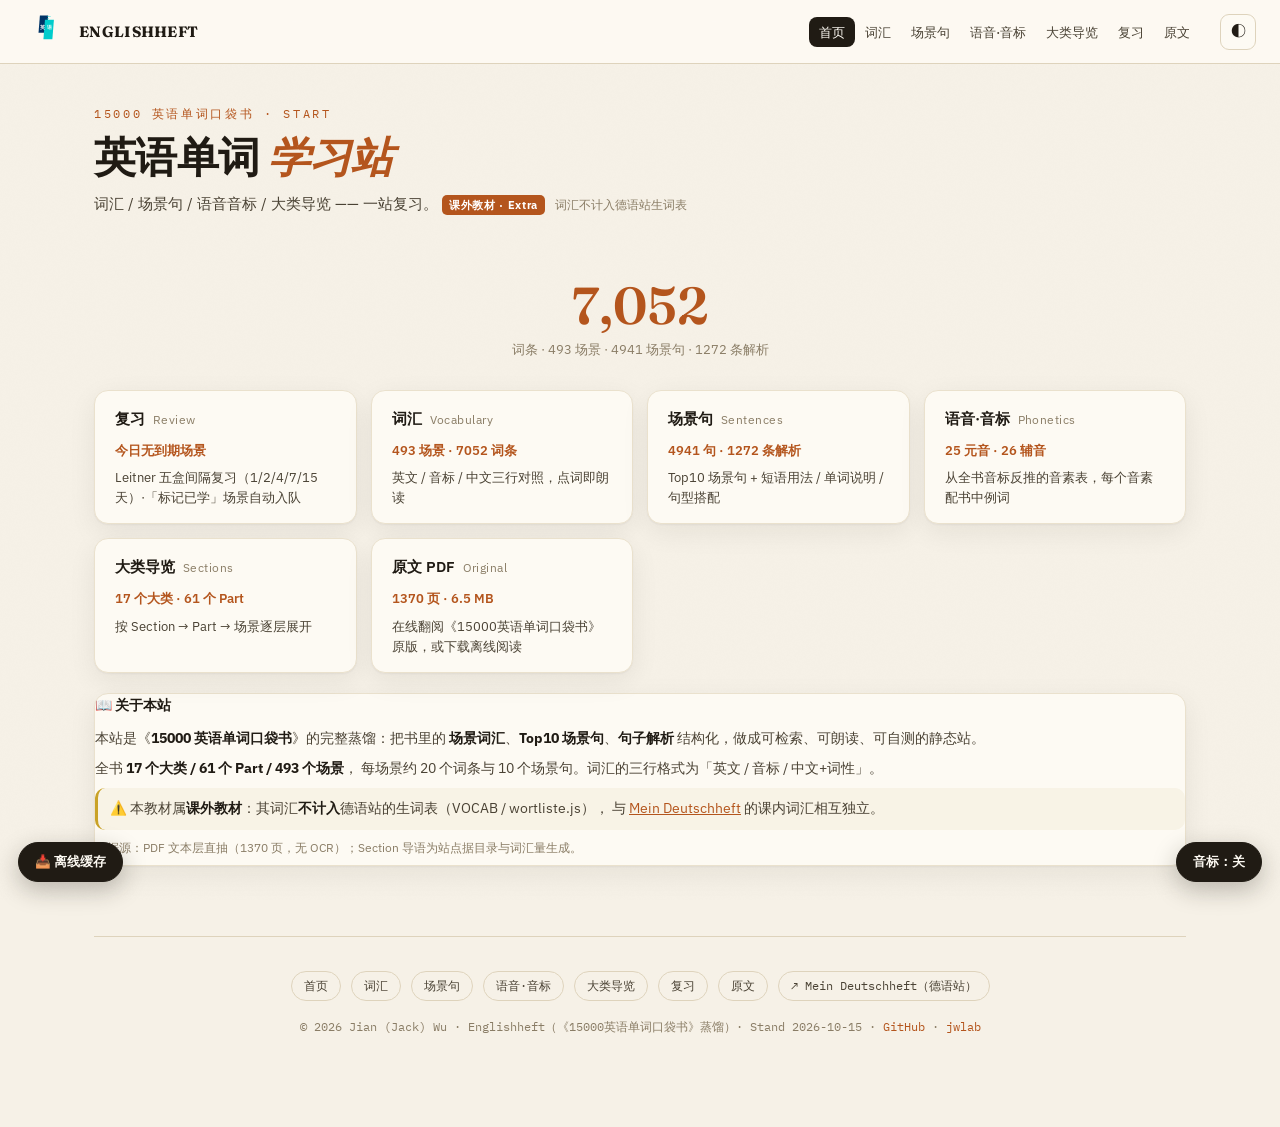
==== index.html @ 0440888a "feat(footer): 页脚加 jwlab 文字链接 7 页 footer-copyright 在 GitHub 后插入 jwlab（github.com/jianwu-atlas/jwlab）；" ====
<!DOCTYPE html>
<html lang="zh-CN">
<head>
<meta charset="UTF-8">
<meta name="viewport" content="width=device-width, initial-scale=1.0">
<title>首页 · Start · 15000 英语单词 · Englishheft</title>
<meta name="description" content="词汇 / 场景句 / 语音音标 / 大类导览 —— 一站复习。">
<link rel="preconnect" href="https://fonts.googleapis.com">
<link rel="preconnect" href="https://fonts.gstatic.com" crossorigin>
<link href="https://fonts.googleapis.com/css2?family=Fraunces:ital,opsz,wght@0,9..144,300..700;1,9..144,300..700&family=IBM+Plex+Sans:wght@400;500;600;700&family=IBM+Plex+Mono:ital,wght@0,400;0,500;1,400&display=swap" rel="stylesheet">
<link rel="stylesheet" href="assets/css/english.css?v=11">
<link rel="icon" type="image/svg+xml" href="assets/img/favicon.svg?v=3">
<link rel="icon" type="image/png" sizes="32x32" href="assets/img/favicon-32.png?v=3">
<link rel="icon" type="image/png" sizes="16x16" href="assets/img/favicon-16.png?v=3">
<link rel="apple-touch-icon" sizes="180x180" href="assets/img/apple-touch-icon.png?v=3">
<link rel="manifest" href="manifest.webmanifest?v=3">
<meta property="og:type" content="website">
<meta property="og:title" content="首页 · Start · 15000 英语单词 · Englishheft">
<meta property="og:description" content="词汇 / 场景句 / 语音音标 / 大类导览 —— 一站复习。">
<meta property="og:image" content="assets/img/og-image.png">
</head>
<body data-page="index">
<nav class="topnav">
  <div class="nav-inner">
    <a href="index.html" class="nav-brand">
      <span class="brand-mark">E</span>
      <span class="nav-brand-text">
        <span class="nav-brand-title">ENGLISHHEFT</span>
        <span class="nav-brand-sub">Jian (Jack) Wu · 15000 英语单词口袋书</span>
      </span>
    </a>
    <div class="nav-links" id="navLinks">
      <a href="index.html" class="active">首页</a>
      <a href="vocab.html">词汇</a>
      <a href="sentences.html">场景句</a>
      <a href="phonetics.html">语音·音标</a>
      <a href="sections.html">大类导览</a>
      <a href="review.html">复习</a>
      <a href="pdf.html">原文</a>
    </div>
    <div class="nav-tools">
      <button class="theme-toggle" id="themeToggle" title="切换深色 / 浅色">◐</button>
      <button class="nav-burger" id="navBurger" title="菜单" aria-label="菜单">☰</button>
    </div>
  </div>
</nav>
<main class="page-wrap">
  <div class="page-head">
    <div class="page-kicker">15000 英语单词口袋书 · Start</div>
    <h1 class="page-title">英语单词 <em>学习站</em></h1>
    <p class="page-desc">词汇 / 场景句 / 语音音标 / 大类导览 —— 一站复习。
      <span class="lbk-extra">课外教材 · Extra</span>
      <span class="sc-note">词汇不计入德语站生词表</span>
    </p>
  </div>
  <div id="app"></div>
<footer class="site-footer">
  <div class="footer-inner">
    <div class="footer-row">
      <a class="footer-chip" href="index.html">首页</a>
      <a class="footer-chip" href="vocab.html">词汇</a>
      <a class="footer-chip" href="sentences.html">场景句</a>
      <a class="footer-chip" href="phonetics.html">语音·音标</a>
      <a class="footer-chip" href="sections.html">大类导览</a>
      <a class="footer-chip" href="review.html">复习</a>
      <a class="footer-chip" href="pdf.html">原文</a>
      <a class="footer-chip" href="https://deutschheft.pages.dev/" target="_blank" rel="noopener">↗ Mein Deutschheft（德语站）</a>
    </div>
    <div class="footer-copyright">© 2026 Jian (Jack) Wu · Englishheft（《15000英语单词口袋书》蒸馏）· Stand 2026-10-15 ·
      <a href="https://github.com/jianwu-atlas" target="_blank" rel="noopener">GitHub</a> ·
      <a href="https://github.com/jianwu-atlas/jwlab" target="_blank" rel="noopener">jwlab</a>
    </div>
  </div>
</footer>
</main>

<script src="assets/js/data/english.js?v=2"></script>
<script src="assets/js/site.js?v=8"></script>
<script src="assets/js/annotate-en.js?v=1"></script>
<script src="assets/js/offline.js?v=1"></script>
</body>
</html>
---- assets/css/english.css ----
/* ============================================================
   Mein Deutschheft · 视觉系统
   编辑手账风：暖纸底 + 衬线标题 + 德语词性三色
   ============================================================ */

:root {
  --paper: #F6F1E7;
  --paper-2: #FDFAF3;
  --paper-3: #EFE8D8;
  --ink: #201B14;
  --ink-2: #4A4234;
  --ink-3: #8A7D66;
  --line: #DED3BC;
  --line-soft: #EAE1CD;
  --accent: #B4551D;        /* 焦橙 —— 主强调 */
  --accent-soft: #F3E3D5;
  --gold: #C9A227;          /* 德金 */
  --c-der: #2456A6;         /* 阳性 蓝 */
  --c-die: #B03048;         /* 阴性 红 */
  --c-das: #2E7D5B;         /* 中性 绿 */
  --c-verb: #6B4FA1;
  --c-adj: #B4551D;
  --ok: #2E7D5B;
  --bad: #B03048;
  --font-display: "Fraunces", "Songti SC", "STSong", serif;
  --font-body: "IBM Plex Sans", "PingFang SC", "Hiragino Sans GB", sans-serif;
  --font-mono: "IBM Plex Mono", "SF Mono", monospace;
  --sidebar-w: 264px;
  --radius: 14px;
  --shadow: 0 1px 2px rgba(32,27,20,.05), 0 8px 28px rgba(32,27,20,.07);
}

* { box-sizing: border-box; margin: 0; padding: 0; }

html { scroll-behavior: smooth; }

body {
  font-family: var(--font-body);
  background: var(--paper);
  color: var(--ink);
  font-size: 16px;
  line-height: 1.65;
  -webkit-font-smoothing: antialiased;
}

/* 纸张噪点肌理 */
body::before {
  content: "";
  position: fixed; inset: 0;
  pointer-events: none;
  opacity: .35;
  z-index: 0;
  background-image: url("data:image/svg+xml,%3Csvg xmlns='http://www.w3.org/2000/svg' width='140' height='140'%3E%3Cfilter id='n'%3E%3CfeTurbulence type='fractalNoise' baseFrequency='0.9' numOctaves='2'/%3E%3CfeColorMatrix type='saturate' values='0'/%3E%3CfeComponentTransfer%3E%3CfeFuncA type='linear' slope='0.05'/%3E%3C/feComponentTransfer%3E%3C/filter%3E%3Crect width='140' height='140' filter='url(%23n)'/%3E%3C/svg%3E");
}

::selection { background: rgba(180,85,29,.22); }

/* ---------------- 布局骨架：顶部导航（参考 jianwu-atlas-private） ---------------- */

.topnav {
  position: fixed; top: 0; left: 0; right: 0; z-index: 50;
  height: 64px;
  background: rgba(253,250,243,.92);
  backdrop-filter: blur(12px);
  -webkit-backdrop-filter: blur(12px);
  border-bottom: 1px solid var(--line);
}
.nav-inner { max-width: 1280px; margin: 0 auto; height: 100%; display: flex; align-items: center; gap: 20px; padding: 0 24px; }
.nav-brand { display: flex; align-items: center; gap: 11px; text-decoration: none; color: var(--ink); }
.brand-mark {
  width: 44px; height: 44px; border-radius: 11px; flex-shrink: 0;
  background: url("../img/favicon.svg?v=34") center/100% 100% no-repeat;
  color: transparent; overflow: hidden;
}
.nav-brand-text { display: flex; flex-direction: column; line-height: 1.05; }
.nav-brand-title { font-family: var(--font-display); font-weight: 700; font-size: 16.5px; letter-spacing: .02em; }
.nav-brand-sub { font-size: 10.5px; color: var(--ink-3); letter-spacing: .12em; }
.nav-links { display: flex; align-items: center; gap: 2px; margin-left: auto; flex-wrap: nowrap; }
.nav-links a {
  padding: 8px 13px; border-radius: 8px;
  font-size: 14px; font-weight: 500; text-decoration: none; color: var(--ink-2);
  transition: background .18s, color .18s; white-space: nowrap;
}
.nav-links a:hover { background: var(--paper-3); color: var(--ink); }
.nav-links a.active { background: var(--ink); color: var(--paper-2); }
.nav-tools { display: flex; align-items: center; gap: 6px; }
.nav-tools button {
  width: 36px; height: 36px; border-radius: 9px;
  border: 1px solid var(--line); background: var(--paper-2);
  font-size: 15px; cursor: pointer; color: var(--ink);
  display: inline-flex; align-items: center; justify-content: center;
  transition: background .18s;
}
.nav-tools button:hover { background: var(--paper-3); }
.nav-tools .nav-burger { display: none; }

.page-wrap { max-width: 1180px; margin: 0 auto; padding: 104px 44px 60px; position: relative; z-index: 1; }

.brand { margin-bottom: 34px; }
.brand-de {
  font-family: var(--font-display);
  font-size: 27px;
  font-weight: 700;
  letter-spacing: -.01em;
  line-height: 1.15;
}
.brand-de em { color: var(--accent); font-style: italic; }
.brand-zh { font-size: 12.5px; color: var(--ink-3); margin-top: 6px; letter-spacing: .14em; }

.nav { display: flex; flex-direction: column; gap: 2px; }
.nav-item {
  display: flex; align-items: baseline; gap: 10px;
  padding: 9px 12px;
  border-radius: 9px;
  color: var(--ink-2);
  text-decoration: none;
  font-size: 14.5px;
  transition: background .18s, color .18s;
  border-left: 2px solid transparent;
}
.nav-item .nav-de { font-weight: 600; }
.nav-item .nav-zh { font-size: 12px; color: var(--ink-3); margin-left: auto; }
.nav-item:hover { background: var(--paper-3); }
.nav-item.active {
  background: var(--ink);
  color: var(--paper-2);
  border-left-color: var(--accent);
}
.nav-item.active .nav-zh { color: rgba(253,250,243,.6); }

.page-wrap { max-width: 1180px; margin: 0 auto; padding: 104px 44px 60px; position: relative; z-index: 1; }

/* ---------------- 页脚（参考 jianwu-atlas-private） ---------------- */
.site-footer {
  border-top: 1px solid var(--line);
  padding: 34px 24px 30px;
  margin-top: 70px;
  position: relative; z-index: 1;
}
.footer-inner { max-width: 1180px; margin: 0 auto; }
.footer-row { display: flex; flex-wrap: wrap; gap: 10px; align-items: center; justify-content: center; margin-bottom: 16px; }
.footer-chip {
  font-family: var(--font-mono); font-size: 11.5px;
  padding: 5px 12px; border-radius: 99px;
  border: 1px solid var(--line); color: var(--ink-2);
  text-decoration: none; transition: all .18s;
}
.footer-chip:hover { border-color: var(--accent); color: var(--accent); }
.footer-copyright { text-align: center; font-size: 12px; color: var(--ink-3); font-family: var(--font-mono); }
.footer-copyright a { color: var(--accent); text-decoration: none; }

/* ---------------- 通用组件 ---------------- */
.page-head { margin-bottom: 36px; }
.page-kicker {
  font-family: var(--font-mono);
  font-size: 12px;
  letter-spacing: .22em;
  text-transform: uppercase;
  color: var(--accent);
  margin-bottom: 10px;
}
.page-title {
  font-family: var(--font-display);
  font-size: 42px;
  font-weight: 650;
  letter-spacing: -.015em;
  line-height: 1.1;
}
.page-title em { color: var(--accent); font-style: italic; }
.page-desc { margin-top: 12px; color: var(--ink-2); max-width: 640px; font-size: 15px; }

.card {
  background: var(--paper-2);
  border: 1px solid var(--line-soft);
  border-radius: var(--radius);
  box-shadow: var(--shadow);
}

.tag {
  display: inline-block;
  font-size: 11.5px;
  font-weight: 600;
  letter-spacing: .06em;
  padding: 2.5px 9px;
  border-radius: 99px;
  border: 1px solid var(--line);
  color: var(--ink-2);
  background: var(--paper);
}
.tag-a1 { background: #EDF2FB; border-color: #C7D6F0; color: var(--c-der); }
.tag-a2 { background: var(--accent-soft); border-color: #E4C4AC; color: var(--accent); }

.gd-der { color: var(--c-der); font-weight: 700; }
.gd-die { color: var(--c-die); font-weight: 700; }
.gd-das { color: var(--c-das); font-weight: 700; }

/* ---------------- 首页 ---------------- */
.hero {
  position: relative;
  border-radius: 20px;
  padding: 58px 52px 48px;
  background:
    radial-gradient(120% 160% at 88% -10%, rgba(201,162,39,.16), transparent 55%),
    radial-gradient(100% 140% at -8% 110%, rgba(180,85,29,.12), transparent 50%),
    var(--ink);
  color: #F3EDE0;
  overflow: hidden;
  margin-bottom: 30px;
}
.hero::after {
  content: "Aa Öö Üü ß";
  position: absolute;
  right: 26px; bottom: -30px;
  font-family: var(--font-display);
  font-style: italic;
  font-size: 118px;
  font-weight: 300;
  color: rgba(243,237,224,.07);
  white-space: nowrap;
  pointer-events: none;
}
.hero-kicker { font-family: var(--font-mono); font-size: 12px; letter-spacing: .26em; color: var(--gold); text-transform: uppercase; }
.hero h1 {
  font-family: var(--font-display);
  font-size: clamp(38px, 5vw, 58px);
  font-weight: 640;
  letter-spacing: -.02em;
  line-height: 1.05;
  margin: 14px 0 16px;
}
.hero h1 em { color: var(--gold); font-style: italic; }
.hero p { max-width: 560px; color: rgba(243,237,224,.78); font-size: 15.5px; }
.hero-progress { margin-top: 30px; max-width: 520px; }
.hero-progress .hp-label { display: flex; justify-content: space-between; font-size: 12.5px; color: rgba(243,237,224,.65); margin-bottom: 7px; font-family: var(--font-mono); }
.hp-bar { height: 7px; border-radius: 99px; background: rgba(243,237,224,.14); overflow: hidden; }
.hp-fill { height: 100%; border-radius: 99px; background: linear-gradient(90deg, var(--gold), var(--accent)); width: 0; transition: width 1.1s cubic-bezier(.22,1,.36,1); }

.stat-grid {
  display: grid;
  grid-template-columns: repeat(auto-fit, minmax(140px, 1fr));
  gap: 14px;
  margin-bottom: 34px;
}
.stat {
  padding: 20px 18px 16px;
  border-top: 3px solid var(--ink);
}
.stat-num { font-family: var(--font-display); font-size: 38px; font-weight: 650; line-height: 1; }
.stat-num small { font-size: 17px; color: var(--ink-3); font-weight: 500; }
.stat-label { font-size: 12.5px; color: var(--ink-3); margin-top: 8px; letter-spacing: .08em; }
.stat:nth-child(1) { border-top-color: var(--accent); }
.stat:nth-child(2) { border-top-color: var(--c-der); }
.stat:nth-child(3) { border-top-color: var(--c-das); }
.stat:nth-child(4) { border-top-color: var(--c-die); }
.stat:nth-child(5) { border-top-color: var(--gold); }

.section-title {
  font-family: var(--font-display);
  font-size: 23px;
  font-weight: 640;
  margin: 38px 0 16px;
  display: flex; align-items: center; gap: 12px;
}
.section-title::after { content: ""; flex: 1; height: 1px; background: var(--line); }

.module-grid { display: grid; grid-template-columns: repeat(auto-fill, minmax(238px, 1fr)); gap: 14px; }
.module {
  padding: 22px 20px;
  display: block;
  text-decoration: none;
  color: var(--ink);
  transition: transform .22s, box-shadow .22s;
  position: relative;
  overflow: hidden;
}
.module:hover { transform: translateY(-3px); box-shadow: 0 4px 8px rgba(32,27,20,.06), 0 16px 40px rgba(32,27,20,.1); }
.module-num { font-family: var(--font-mono); font-size: 11.5px; color: var(--ink-3); letter-spacing: .18em; }
.module-de { font-family: var(--font-display); font-size: 20px; font-weight: 640; margin: 9px 0 3px; }
.module-zh { font-size: 13px; color: var(--ink-3); }
.module-desc { font-size: 13px; color: var(--ink-2); margin-top: 12px; line-height: 1.55; }

.focus-box {
  margin-top: 38px;
  padding: 26px 28px;
  border-left: 4px solid var(--accent);
  background: var(--accent-soft);
  border-radius: 0 var(--radius) var(--radius) 0;
}
.focus-box h3 { font-family: var(--font-display); font-size: 19px; margin-bottom: 8px; }
.focus-box p { font-size: 14px; color: var(--ink-2); }

/* ---------------- 课程页 ---------------- */
.level-head {
  font-family: var(--font-mono);
  font-size: 12px;
  letter-spacing: .2em;
  text-transform: uppercase;
  color: var(--ink-3);
  margin: 34px 0 14px;
  display: flex; align-items: center; gap: 10px;
}
.level-head::after { content: ""; flex: 1; height: 1px; background: var(--line); }

.lesson { margin-bottom: 14px; overflow: hidden; }
.lesson-head {
  display: flex; align-items: center; gap: 16px;
  padding: 19px 22px;
  cursor: pointer;
  user-select: none;
  transition: background .18s;
}
.lesson-head:hover { background: var(--paper-3); }
.lesson-num {
  font-family: var(--font-display);
  font-style: italic;
  font-size: 21px;
  color: var(--accent);
  min-width: 52px;
}
.lesson-titles { flex: 1; }
.lesson-titles .lt-de { font-family: var(--font-display); font-weight: 640; font-size: 18.5px; }
.lesson-titles .lt-zh { font-size: 13px; color: var(--ink-3); margin-top: 1px; }
.lesson-meta { display: flex; align-items: center; gap: 9px; }
.lesson-date { font-size: 12px; color: var(--ink-3); font-family: var(--font-mono); }
.review-dot {
  width: 22px; height: 22px;
  border-radius: 50%;
  border: 1.5px solid var(--line);
  display: inline-flex; align-items: center; justify-content: center;
  font-size: 12px; color: transparent;
  cursor: pointer; transition: all .2s;
  flex-shrink: 0;
}
.review-dot.done { background: var(--ok); border-color: var(--ok); color: #fff; }
.lesson-caret { color: var(--ink-3); transition: transform .25s; font-size: 13px; }
.lesson.open .lesson-caret { transform: rotate(90deg); }

.lesson-body { display: none; border-top: 1px dashed var(--line); padding: 24px 26px 26px; }
.lesson.open .lesson-body { display: block; animation: fadeSlide .3s ease; }
@keyframes fadeSlide { from { opacity: 0; transform: translateY(-6px); } to { opacity: 1; transform: none; } }

.lesson-summary { font-size: 14.5px; color: var(--ink-2); margin-bottom: 20px; }
.lb-label { font-family: var(--font-mono); font-size: 11px; letter-spacing: .2em; text-transform: uppercase; color: var(--accent); margin: 18px 0 9px; }
.grammar-list { list-style: none; display: flex; flex-direction: column; gap: 7px; }
.grammar-list li { font-size: 14px; padding-left: 18px; position: relative; color: var(--ink-2); }
.grammar-list li::before { content: "§"; position: absolute; left: 0; color: var(--gold); font-family: var(--font-display); }

.sentence-table { width: 100%; border-collapse: collapse; font-size: 14px; }
.sentence-table td { padding: 8px 12px; border-bottom: 1px solid var(--line-soft); vertical-align: top; }
.sentence-table tr:last-child td { border-bottom: none; }
.sentence-table .s-de { font-weight: 500; width: 55%; }
.sentence-table .s-zh { color: var(--ink-3); font-size: 13px; }

.focus-inline {
  margin-top: 18px; padding: 13px 16px;
  background: var(--paper);
  border: 1px solid var(--line-soft);
  border-left: 3px solid var(--gold);
  border-radius: 8px;
  font-size: 13.5px; color: var(--ink-2);
}
.lesson-vocab-link { margin-top: 16px; font-size: 13px; }
.lesson-vocab-link a { color: var(--accent); text-decoration: none; border-bottom: 1px dotted var(--accent); }

/* ---------------- 生词表 ---------------- */
.vocab-toolbar { display: flex; flex-wrap: wrap; gap: 10px; margin-bottom: 20px; align-items: center; }
.vocab-search {
  flex: 1; min-width: 200px;
  padding: 10px 15px;
  border: 1px solid var(--line);
  border-radius: 99px;
  background: var(--paper-2);
  font: inherit; font-size: 14px;
  color: var(--ink);
  outline: none;
  transition: border-color .2s, box-shadow .2s;
}
.vocab-search:focus { border-color: var(--accent); box-shadow: 0 0 0 3px rgba(180,85,29,.12); }
.chip {
  padding: 6px 13px;
  border-radius: 99px;
  border: 1px solid var(--line);
  background: var(--paper-2);
  font-size: 12.5px;
  cursor: pointer;
  color: var(--ink-2);
  transition: all .18s;
  font-family: var(--font-body);
}
.chip:hover { border-color: var(--ink-3); }
.chip.on { background: var(--ink); color: var(--paper-2); border-color: var(--ink); }
.chip-row { display: flex; flex-wrap: wrap; gap: 8px; margin-bottom: 22px; }

.vocab-count { font-family: var(--font-mono); font-size: 12px; color: var(--ink-3); margin-bottom: 14px; }

.vocab-grid { display: grid; grid-template-columns: repeat(auto-fill, minmax(215px, 1fr)); gap: 12px; }
.vcard { perspective: 900px; height: 108px; cursor: pointer; }
.vcard-inner {
  position: relative; width: 100%; height: 100%;
  transition: transform .5s cubic-bezier(.4,.1,.2,1);
  transform-style: preserve-3d;
}
.vcard.flip .vcard-inner { transform: rotateY(180deg); }
.vface {
  position: absolute; inset: 0;
  backface-visibility: hidden;
  -webkit-backface-visibility: hidden;
  border-radius: 12px;
  border: 1px solid var(--line-soft);
  background: var(--paper-2);
  box-shadow: var(--shadow);
  padding: 14px 16px;
  display: flex; flex-direction: column; justify-content: center;
}
.vface.back { transform: rotateY(180deg); background: var(--ink); color: var(--paper-2); border-color: var(--ink); }
.v-de { font-family: var(--font-display); font-size: 16.5px; font-weight: 620; line-height: 1.25; }
.v-de.pos-der { color: var(--c-der); }
.v-de.pos-die { color: var(--c-die); }
.v-de.pos-das { color: var(--c-das); }
.v-de.pos-verb { color: var(--c-verb); }
.v-de.pos-adj { color: var(--c-adj); }
.v-de.pos-adv, .v-de.pos-phrase, .v-de.pos-pl { color: var(--ink-2); }
.v-ipa { font-family: var(--font-mono); font-size: 11px; color: var(--ink-3); margin-top: 5px; }
.v-pron { font-size: 12.5px; color: var(--c-adj); margin-top: 3px; font-weight: 600; letter-spacing: .02em; }
.v-back-pron { font-size: 12.5px; color: var(--gold); margin-top: 5px; font-weight: 600; }
.v-zh { font-size: 15px; font-weight: 600; line-height: 1.35; }
.v-back-meta { font-size: 11.5px; color: rgba(253,250,243,.55); margin-top: 6px; font-family: var(--font-mono); }
.v-hint { position: absolute; right: 10px; top: 10px; font-size: 10px; color: var(--ink-3); opacity: .7; }

/* ---------------- 语法页 ---------------- */
.grammar-item { margin-bottom: 13px; overflow: hidden; }
.grammar-head {
  display: flex; align-items: center; gap: 14px;
  padding: 17px 22px;
  cursor: pointer; user-select: none;
  transition: background .18s;
}
.grammar-head:hover { background: var(--paper-3); }
.grammar-head .g-tag {
  font-family: var(--font-mono); font-size: 10.5px;
  border: 1px solid var(--gold); color: var(--gold);
  padding: 2px 8px; border-radius: 99px; letter-spacing: .1em;
}
.grammar-head .g-title { font-family: var(--font-display); font-size: 18px; font-weight: 640; }
.grammar-head .g-de { font-size: 12.5px; color: var(--ink-3); margin-left: auto; font-style: italic; font-family: var(--font-display); }
.grammar-body { display: none; border-top: 1px dashed var(--line); padding: 20px 26px 24px; }
.grammar-item.open .grammar-body { display: block; animation: fadeSlide .3s ease; }
.grammar-item.open .g-caret { transform: rotate(90deg); }
.g-caret { color: var(--ink-3); font-size: 13px; transition: transform .25s; }
.grammar-body .rule { font-size: 14.5px; color: var(--ink-2); margin-bottom: 14px; }
.grammar-body .tip {
  margin-top: 14px; font-size: 13.5px; color: var(--ink-2);
  background: var(--paper); border: 1px solid var(--line-soft);
  border-left: 3px solid var(--gold);
  padding: 11px 15px; border-radius: 8px;
}
.grammar-body table { width: 100%; border-collapse: collapse; font-size: 13.5px; margin: 6px 0 4px; }
.grammar-body th {
  text-align: left; font-size: 11.5px; letter-spacing: .08em;
  color: var(--ink-3); font-weight: 600;
  padding: 7px 10px; border-bottom: 2px solid var(--line);
}
.grammar-body td { padding: 7px 10px; border-bottom: 1px solid var(--line-soft); vertical-align: top; }
.grammar-body tr:last-child td { border-bottom: none; }
.grammar-body em { color: var(--ink); }
.grammar-body b { color: var(--accent); }
.grammar-body s { color: var(--bad); }

/* ---------------- 课文页 ---------------- */
.text-tabs { display: flex; gap: 10px; margin-bottom: 24px; flex-wrap: wrap; }
.text-tab {
  padding: 13px 20px;
  border-radius: 12px;
  border: 1px solid var(--line);
  background: var(--paper-2);
  cursor: pointer;
  text-align: left;
  font-family: var(--font-body);
  transition: all .2s;
}
.text-tab .tt-de { font-family: var(--font-display); font-weight: 640; font-size: 16px; display: block; }
.text-tab .tt-meta { font-size: 11.5px; color: var(--ink-3); font-family: var(--font-mono); }
.text-tab.on { background: var(--ink); color: var(--paper-2); border-color: var(--ink); }
.text-tab.on .tt-meta { color: rgba(253,250,243,.6); }

.text-intro { font-size: 14px; color: var(--ink-2); margin-bottom: 22px; max-width: 680px; }
.text-controls { display: flex; gap: 10px; margin-bottom: 20px; }
.btn {
  padding: 8px 16px;
  border-radius: 99px;
  border: 1px solid var(--line);
  background: var(--paper-2);
  font: inherit; font-size: 13px;
  cursor: pointer; color: var(--ink-2);
  transition: all .18s;
}
.btn:hover { border-color: var(--ink); color: var(--ink); }
.btn.primary { background: var(--ink); color: var(--paper-2); border-color: var(--ink); }

/* 原文 PDF 页：工具条（在线阅读 / 下载） */
.pdf-toolbar { display: flex; flex-wrap: wrap; gap: 10px; margin: 0 0 18px; }

.para { margin-bottom: 16px; overflow: hidden; }
.para-head {
  display: flex; align-items: baseline; gap: 12px;
  padding: 14px 20px 10px;
}
.para-no {
  font-family: var(--font-display); font-style: italic;
  color: var(--accent); font-size: 15px; min-width: 20px;
}
.para-title { font-size: 13px; letter-spacing: .12em; color: var(--ink-3); font-weight: 600; }
.para-mp3 {
  margin-left: auto; flex-shrink: 0;
  border: none; background: none; cursor: pointer;
  font-size: 15px; padding: 4px 6px; opacity: .6;
  transition: opacity .15s, transform .15s;
}
.para-mp3:hover { opacity: 1; transform: scale(1.18); }
.para-de { padding: 0 22px 6px 52px; font-family: var(--font-display); font-size: 17.5px; line-height: 1.75; font-weight: 480; }
.para-zh { padding: 0 22px 6px 52px; font-size: 13.5px; color: var(--ink-3); border-left: 2px solid var(--gold); margin-left: 52px; padding-left: 14px; margin-right: 22px; padding-right: 0; }
.para-verbs { padding: 8px 22px 16px 52px; display: flex; flex-wrap: wrap; gap: 7px; }
.verb-chip {
  font-size: 11.5px;
  font-family: var(--font-mono);
  background: var(--accent-soft);
  color: var(--accent);
  border-radius: 6px;
  padding: 3px 9px;
  border: 1px solid #E9CDB6;
}
.para-notes {
  margin: 12px 22px 4px 52px; padding: 11px 15px;
  background: var(--paper-2); border: 1px solid var(--line);
  border-left: 3px solid var(--accent); border-radius: 8px;
}
.para-notes .pn-title { display: block; font-size: 12.5px; font-weight: 700; color: var(--accent); margin-bottom: 5px; letter-spacing: .04em; }
.para-notes ul { margin: 0; padding-left: 18px; }
.para-notes li { font-size: 13px; color: var(--ink-2); line-height: 1.6; margin: 3px 0; }
.para-notes li b { color: var(--ink); font-weight: 600; }
.hide-zh .s-zh { display: none; }

/* ---------------- 练习页 ---------------- */
.quiz-grid { display: grid; grid-template-columns: repeat(auto-fill, minmax(215px, 1fr)); gap: 14px; }
.quiz-card { padding: 22px 20px; cursor: pointer; transition: transform .22s, box-shadow .22s; }
.quiz-card:hover { transform: translateY(-3px); box-shadow: 0 4px 8px rgba(32,27,20,.06), 0 16px 40px rgba(32,27,20,.1); }
.quiz-card .qc-de { font-family: var(--font-display); font-size: 20px; font-weight: 640; margin: 8px 0 2px; }
.quiz-card .qc-title { font-size: 13.5px; color: var(--ink-2); font-weight: 600; }
.quiz-card .qc-desc { font-size: 12.5px; color: var(--ink-3); margin-top: 9px; line-height: 1.5; }
.quiz-card .qc-best { font-family: var(--font-mono); font-size: 11px; color: var(--gold); margin-top: 11px; }

.quiz-stage { max-width: 680px; }
.quiz-topbar { display: flex; align-items: center; gap: 14px; margin-bottom: 22px; }
.quiz-dots { display: flex; gap: 6px; flex: 1; }
.qdot { width: 9px; height: 9px; border-radius: 50%; background: var(--line); transition: all .2s; }
.qdot.cur { background: var(--ink); transform: scale(1.25); }
.qdot.ok { background: var(--ok); }
.qdot.bad { background: var(--bad); }
.quiz-score-label { font-family: var(--font-mono); font-size: 12px; color: var(--ink-3); }

.quiz-qcard { padding: 34px 34px 28px; }
.quiz-q { font-family: var(--font-display); font-size: 27px; font-weight: 620; line-height: 1.35; margin-bottom: 24px; }
.quiz-q small { display: block; font-family: var(--font-body); font-size: 13px; color: var(--ink-3); font-weight: 400; margin-top: 8px; }
.quiz-opts { display: flex; flex-direction: column; gap: 10px; }
.opt {
  text-align: left;
  padding: 13px 18px;
  border-radius: 11px;
  border: 1.5px solid var(--line);
  background: var(--paper);
  font: inherit; font-size: 15.5px;
  cursor: pointer;
  transition: all .16s;
  color: var(--ink);
  display: flex; align-items: center; gap: 12px;
}
.opt .opt-key {
  font-family: var(--font-mono); font-size: 11px;
  width: 22px; height: 22px; border-radius: 6px;
  border: 1px solid var(--line);
  display: inline-flex; align-items: center; justify-content: center;
  color: var(--ink-3); flex-shrink: 0;
}
.opt:hover:not(:disabled) { border-color: var(--ink); transform: translateX(3px); }
.opt:disabled { cursor: default; opacity: .75; }
.opt.right { border-color: var(--ok); background: #EAF4EE; opacity: 1; }
.opt.right .opt-key { background: var(--ok); color: #fff; border-color: var(--ok); }
.opt.wrong { border-color: var(--bad); background: #F9EDEF; opacity: 1; }
.opt.wrong .opt-key { background: var(--bad); color: #fff; border-color: var(--bad); }
.opt.dim { opacity: .45; }
.quiz-explain {
  margin-top: 18px; font-size: 13.5px; color: var(--ink-2);
  background: var(--paper); border-left: 3px solid var(--gold);
  padding: 11px 15px; border-radius: 8px;
  display: none;
}
.quiz-explain.show { display: block; animation: fadeSlide .25s ease; }
.quiz-next-row { margin-top: 20px; display: flex; justify-content: space-between; align-items: center; }
.quiz-result { padding: 44px 38px; text-align: center; }
.qr-num { font-family: var(--font-display); font-size: 62px; font-weight: 650; line-height: 1; }
.qr-num small { font-size: 26px; color: var(--ink-3); }
.qr-label { color: var(--ink-2); margin: 12px 0 6px; font-size: 15px; }
.qr-verdict { font-family: var(--font-display); font-style: italic; font-size: 21px; color: var(--accent); margin-bottom: 26px; }
.qr-actions { display: flex; gap: 10px; justify-content: center; }

/* ---------------- 大纲页 ---------------- */
.kp-group { margin-bottom: 30px; }
.kp-group-title {
  font-family: var(--font-display); font-size: 19px; font-weight: 640;
  margin-bottom: 12px; display: flex; align-items: center; gap: 10px;
}
.kp-group-title .kp-count { font-family: var(--font-mono); font-size: 11px; color: var(--ink-3); }
.kp-list { display: flex; flex-direction: column; gap: 9px; }
.kp-item {
  display: flex; align-items: center; gap: 15px;
  padding: 14px 18px;
}
.kp-num {
  font-family: var(--font-display); font-style: italic;
  color: var(--ink-3); min-width: 26px; font-size: 16px;
}
.kp-body { flex: 1; }
.kp-de { font-weight: 600; font-size: 14.5px; }
.kp-zh { font-size: 12.5px; color: var(--ink-3); }
.kp-status { font-size: 11.5px; font-weight: 600; padding: 3px 11px; border-radius: 99px; letter-spacing: .05em; }
.kp-status.done { background: #EAF4EE; color: var(--ok); border: 1px solid #C4DECD; }
.kp-status.part { background: #FBF4E0; color: #96700A; border: 1px solid #E8D49A; }
.kp-status.todo { background: var(--paper-3); color: var(--ink-3); border: 1px solid var(--line); }
.kp-item[data-status="todo"] { opacity: .72; }

/* ---------------- 响应式 ---------------- */
@media (max-width: 900px) {
  .nav-links {
    position: fixed; top: 64px; left: 0; right: 0;
    background: var(--paper-2);
    border-bottom: 1px solid var(--line);
    flex-direction: column; align-items: stretch;
    padding: 10px 16px 16px;
    display: none;
    box-shadow: 0 24px 48px rgba(32,27,20,.14);
    max-height: calc(100vh - 64px); overflow-y: auto;
  }
  .nav-links.show { display: flex; }
  .nav-links a { padding: 12px 14px; font-size: 15px; }
  .nav-tools .nav-burger { display: inline-flex; }
  /* 小屏导航修复（与德语站同步）：品牌区可压缩 + 隐藏长副标题 + 工具区固定右侧，
     确保 ☰ 汉堡按钮不被挤出视口 */
  .nav-inner { padding: 0 12px; gap: 10px; }
  .nav-brand { flex-shrink: 1; min-width: 0; }
  .nav-brand-text { min-width: 0; }
  .nav-brand-sub { display: none; }
  .nav-brand-title { font-size: 15px; white-space: nowrap; }
  .nav-tools { flex-shrink: 0; margin-left: auto; }
  .nav-tools button { width: 34px; height: 34px; }
  .page-wrap { padding: 88px 28px 48px; }
  .page-title { font-size: 32px; }
  .hero { padding: 40px 28px 36px; }
  .para-de, .para-verbs { padding-left: 20px; }
  .para-zh { margin-left: 20px; }
  .lesson-head { flex-wrap: wrap; gap: 10px; }
  .lesson-meta { width: 100%; }
  .quiz-qcard { padding: 24px 20px 20px; }
  .grammar-body { padding: 16px 16px 18px; }
  .grammar-body table { font-size: 12.5px; }
}

@media print {
  .topnav, .menu-toggle, .text-controls, .vocab-toolbar, .chip-row { display: none !important; }
  .page-wrap { padding: 0; }
  body::before { display: none; }
}

/* ============================================================
   暗色主题 / Dark Mode（参考私人站 toggleDark）
   ============================================================ */
[data-theme="dark"] {
  --paper: #17140F;
  --paper-2: #201C15;
  --paper-3: #2A241B;
  --ink: #EEE4D2;
  --ink-2: #BDB09A;
  --ink-3: #8D7F68;
  --line: #3E362A;
  --line-soft: #322B20;
  --accent-soft: #33241738;
  --shadow: 0 1px 2px rgba(0,0,0,.3), 0 10px 32px rgba(0,0,0,.35);
  --ok: #4FA97E;
  --bad: #D45A72;
  --c-der: #7FA8E8;
  --c-die: #E890A0;
  --c-das: #6FC294;
  --c-verb: #B39AE0;
  --c-adj: #E08A4E;
}
[data-theme="dark"] body { background: var(--paper); color: var(--ink); }
[data-theme="dark"] .topnav { background: rgba(23,20,15,.9); }
[data-theme="dark"] .tag-a1 { background: #1B2438; border-color: #34486E; }
[data-theme="dark"] .tag-a2 { background: #3A2416; border-color: #6B4426; }
[data-theme="dark"] .stat:nth-child(1) { border-top-color: var(--accent); }
[data-theme="dark"] .opt.right { background: #17301F; }
[data-theme="dark"] .opt.wrong { background: #3A1B23; }
[data-theme="dark"] .kp-status.done { background: #16301F; border-color: #2C5A3C; }
[data-theme="dark"] .kp-status.part { background: #33280F; border-color: #6B5220; }
[data-theme="dark"] .vface.back { background: #26211A; border-color: var(--line); color: var(--ink); }
[data-theme="dark"] .v-back-meta { color: var(--ink-3); }
[data-theme="dark"] .hero { background: radial-gradient(120% 160% at 88% -10%, rgba(201,162,39,.18), transparent 55%), radial-gradient(100% 140% at -8% 110%, rgba(180,85,29,.16), transparent 50%), #0F0D0A; }
[data-theme="dark"] .focus-box { background: #2A2118; }
[data-theme="dark"] .verb-chip { background: #33261A; border-color: #4A3524; }
/* .brand-mark 的暗色覆写已移除：双色块 logo 本身透明底，深浅背景通用 */
[data-theme="dark"] .s-zh { border-left-color: #8A6C2F; }
[data-theme="dark"] .s-ipa { background: #33261A; color: #E0A96D; }
[data-theme="dark"] .para-notes { background: #2A2118; border-color: #4A3524; border-left-color: #C4652A; }

/* ============================================================
   Notion 笔记页（prose 排版 + 导入面板）
   ============================================================ */
.notes-layout { display: grid; grid-template-columns: 300px 1fr; gap: 22px; align-items: start; }
.note-list { max-height: calc(100vh - 200px); overflow-y: auto; position: sticky; top: 88px; }
.note-list-head { display: flex; align-items: center; justify-content: space-between; margin-bottom: 10px; }
.note-list-title { font-family: var(--font-mono); font-size: 11px; letter-spacing: .18em; text-transform: uppercase; color: var(--ink-3); }
.note-item {
  display: block; width: 100%; text-align: left;
  padding: 12px 14px; margin-bottom: 8px;
  border: 1px solid var(--line-soft); border-radius: 11px;
  background: var(--paper-2); cursor: pointer;
  font-family: var(--font-body);
  transition: border-color .18s, transform .18s;
}
.note-item:hover { border-color: var(--line); transform: translateX(2px); }
.note-item.on { border-color: var(--accent); background: var(--accent-soft); }
.note-item .ni-title { font-size: 13.5px; font-weight: 600; line-height: 1.4; color: var(--ink); }
.note-item .ni-meta { font-size: 11px; color: var(--ink-3); margin-top: 4px; font-family: var(--font-mono); display: flex; gap: 6px; flex-wrap: wrap; }
.ni-badge { padding: 1px 7px; border-radius: 99px; }
.ni-badge.builtin { background: #EDF2FB; color: var(--c-der); }
.ni-badge.imported { background: #EAF4EE; color: var(--ok); }
[data-theme="dark"] .ni-badge.builtin { background: #1B2438; }
[data-theme="dark"] .ni-badge.imported { background: #16301F; }

.note-reader { min-height: 60vh; }
.note-reader-head { margin-bottom: 20px; }
.nr-title { font-family: var(--font-display); font-size: 27px; font-weight: 650; line-height: 1.25; }
.nr-meta { display: flex; gap: 10px; flex-wrap: wrap; margin-top: 10px; align-items: center; }
.nr-source { font-size: 12px; color: var(--ink-3); font-family: var(--font-mono); }
.nr-empty { padding: 60px 30px; text-align: center; color: var(--ink-3); font-size: 14px; }

/* Markdown 渲染（prose） */
.prose { font-size: 15px; line-height: 1.85; color: var(--ink-2); }
.prose h1, .prose h2, .prose h3, .prose h4 { font-family: var(--font-display); color: var(--ink); line-height: 1.35; margin: 26px 0 12px; }
.prose h1 { font-size: 25px; }
.prose h2 { font-size: 21px; padding-bottom: 8px; border-bottom: 1px solid var(--line-soft); }
.prose h3 { font-size: 17.5px; }
.prose h4 { font-size: 15.5px; }
.prose p { margin: 10px 0; }
.prose strong { color: var(--ink); }
.prose em { color: var(--ink); }
.prose a { color: var(--accent); }
.prose ul, .prose ol { margin: 10px 0 10px 22px; }
.prose li { margin: 4px 0; }
.prose blockquote { border-left: 3px solid var(--gold); padding: 6px 16px; margin: 14px 0; background: var(--paper); border-radius: 0 8px 8px 0; color: var(--ink-2); }
.prose code { font-family: var(--font-mono); font-size: 13px; background: var(--paper-3); padding: 2px 6px; border-radius: 5px; }
.prose pre { background: var(--ink); color: #F0E8D8; padding: 16px 18px; border-radius: 11px; overflow-x: auto; margin: 14px 0; }
.prose pre code { background: none; padding: 0; font-size: 13px; line-height: 1.7; }
.prose table { border-collapse: collapse; width: 100%; margin: 14px 0; font-size: 13.5px; }
.prose th { text-align: left; padding: 8px 10px; border-bottom: 2px solid var(--line); font-size: 12px; color: var(--ink-3); letter-spacing: .04em; }
.prose td { padding: 8px 10px; border-bottom: 1px solid var(--line-soft); vertical-align: top; }
.prose tr:last-child td { border-bottom: none; }
.prose hr { border: none; border-top: 1px dashed var(--line); margin: 26px 0; }
.prose img { max-width: 100%; border-radius: 10px; margin: 10px 0; }

/* 导入面板 */
.import-panel { padding: 26px 26px 22px; margin-bottom: 22px; }
.import-panel h3 { font-family: var(--font-display); font-size: 19px; margin-bottom: 6px; }
.import-panel .ip-desc { font-size: 13px; color: var(--ink-2); margin-bottom: 16px; }
.dropzone {
  border: 2px dashed var(--line);
  border-radius: 13px;
  padding: 30px 18px;
  text-align: center;
  color: var(--ink-3);
  font-size: 13.5px;
  cursor: pointer;
  transition: border-color .2s, background .2s;
  background: var(--paper);
  margin-bottom: 14px;
}
.dropzone:hover, .dropzone.drag { border-color: var(--accent); background: var(--accent-soft); color: var(--accent); }
.dropzone .dz-main { font-size: 15px; font-weight: 600; margin-bottom: 5px; color: var(--ink); }
.dropzone .dz-hint { font-size: 12px; }
.import-status { font-size: 12.5px; font-family: var(--font-mono); color: var(--ok); margin-top: 10px; min-height: 18px; }
.import-status.err { color: var(--bad); }
.ip-row { display: flex; flex-wrap: wrap; gap: 10px; align-items: center; }
.ip-paste {
  width: 100%; min-height: 110px; margin-top: 12px;
  border: 1px solid var(--line); border-radius: 11px;
  background: var(--paper); color: var(--ink);
  font-family: var(--font-mono); font-size: 12.5px; line-height: 1.6;
  padding: 12px 14px; resize: vertical;
}
.sync-steps { counter-reset: step; margin: 14px 0 0 0; padding: 0; list-style: none; }
.sync-steps li { position: relative; padding: 10px 0 10px 46px; border-bottom: 1px dashed var(--line-soft); font-size: 13.5px; color: var(--ink-2); }
.sync-steps li:last-child { border-bottom: none; }
.sync-steps li::before {
  counter-increment: step; content: counter(step);
  position: absolute; left: 4px; top: 10px;
  width: 26px; height: 26px; border-radius: 50%;
  background: var(--ink); color: var(--gold);
  font-family: var(--font-mono); font-size: 12px;
  display: flex; align-items: center; justify-content: center;
}
.sync-steps code { font-family: var(--font-mono); font-size: 12px; background: var(--paper-3); padding: 2px 7px; border-radius: 5px; color: var(--ink); }

@media (max-width: 900px) {
  .notes-layout { grid-template-columns: 1fr; }
  .note-list { position: static; max-height: 300px; }
}

/* ============================================================
   速查表 Referenz（数字/时间/颜色/四季）
   ============================================================ */
.ref-sec { padding: 28px 30px 26px; margin-bottom: 20px; }
.ref-h2 { font-family: var(--font-display); font-size: 23px; font-weight: 650; display: flex; align-items: baseline; gap: 12px; margin-bottom: 14px; }
.ref-h2 em { color: var(--accent); font-style: italic; }
.ref-no { font-family: var(--font-mono); color: var(--accent); font-size: 12px; letter-spacing: .18em; }
.ref-h3 { font-size: 14px; color: var(--ink-2); margin: 24px 0 10px; letter-spacing: .04em; padding-left: 10px; border-left: 3px solid var(--gold); }
.ref-tips { display: flex; flex-wrap: wrap; gap: 8px; margin-bottom: 16px; }
.ref-tip { font-size: 12px; background: var(--paper-3); border: 1px solid var(--line); padding: 4px 11px; border-radius: 99px; color: var(--ink-2); }
.ref-tip.warn { background: #FBF4E0; border-color: #E8D49A; color: #96700A; }

.ref-table { width: 100%; border-collapse: collapse; font-size: 13.5px; margin: 8px 0 4px; }
.ref-table th { text-align: left; font-size: 11.5px; letter-spacing: .06em; color: var(--ink-3); font-weight: 600; padding: 7px 10px; border-bottom: 2px solid var(--line); }
.ref-table td { padding: 7px 10px; border-bottom: 1px solid var(--line-soft); vertical-align: top; }
.ref-table tr:last-child td { border-bottom: none; }
.ref-n { font-family: var(--font-mono); color: var(--ink-3); width: 46px; font-size: 12px; }
.ref-de { font-weight: 650; color: var(--ink); }
.ref-ipa { font-family: var(--font-mono); font-size: 12px; color: var(--accent); white-space: nowrap; }
.ref-zh { color: var(--ink-2); }
.ref-note { font-size: 11.5px; color: var(--ink-3); font-weight: 400; }

.ref-numgrid { width: 100%; border-collapse: collapse; table-layout: fixed; margin: 8px 0 4px; }
.ref-numgrid td { border: 1px solid var(--line-soft); border-radius: 10px; padding: 10px 12px; width: 25%; vertical-align: top; background: var(--paper-2); }
.nc-n { font-family: var(--font-mono); font-size: 11px; color: var(--accent); }
.nc-de { font-weight: 650; font-size: 14px; color: var(--ink); margin: 2px 0; }
.nc-ipa { font-family: var(--font-mono); font-size: 11.5px; color: var(--ink-3); }
.nc-zh { font-size: 11.5px; color: var(--c-adj); margin-top: 2px; }

[data-theme="dark"] .ref-tip.warn { background: #33280F; border-color: #6B5220; color: #E8D49A; }
[data-theme="dark"] .ref-numgrid td { border-color: var(--line-soft); background: var(--paper-2); }

@media (max-width: 900px) {
  .ref-sec { padding: 20px 16px 18px; }
  .ref-table { font-size: 12.5px; }
  .ref-ipa { white-space: normal; }
  .ref-numgrid td { width: 50%; }
}

/* ============================================================
   全站音标与朗读（句子级 IPA + ruby 词标 + 喇叭按钮）
   ============================================================ */
.s-line { display: flex; align-items: flex-start; gap: 9px; margin: 10px 0; }
.s-sp {
  border: none; background: none; cursor: pointer;
  font-size: 13px; padding: 4px 2px; opacity: .5;
  transition: opacity .15s, transform .15s; flex-shrink: 0;
}
.s-sp:hover { opacity: 1; transform: scale(1.15); }
.s-main { flex: 1; }
.s-text { font-family: var(--font-display); font-size: 17.5px; font-weight: 500; line-height: 1.75; color: var(--ink); }
.s-ipa {
  display: block; width: fit-content; max-width: 100%;
  font-family: var(--font-mono); font-size: 12px; color: var(--accent);
  margin-top: 5px; padding: 1px 9px; background: var(--accent-soft);
  border-radius: 5px; letter-spacing: .01em;
}
.s-zh {
  display: block; font-size: 13.5px; color: var(--ink-2);
  margin-top: 5px; padding-left: 10px; border-left: 2px solid var(--gold);
}
.sentence-table .s-ipa { display: block; }
.sentence-table .s-de { width: 58%; }
.sentence-table .s-sp { font-size: 11px; padding: 0 2px; }
.sentence-table .s-text { font-family: var(--font-display); font-size: 15.5px; display: inline; }

ruby.dh-ipa { ruby-position: over; cursor: pointer; }
ruby.dh-ipa rt {
  font-size: .52em; color: var(--accent);
  font-family: var(--font-mono); font-weight: 500;
}
ruby.dh-ipa:hover rt { color: var(--gold); }

#ipaToggle, #speedToggle {
  position: fixed; right: 18px; bottom: 18px; z-index: 70;
  padding: 10px 16px; border-radius: 99px;
  background: var(--ink); color: var(--paper-2);
  border: 1px solid var(--ink);
  font-family: var(--font-body); font-size: 12.5px; font-weight: 600;
  cursor: pointer; box-shadow: 0 8px 24px rgba(32,27,20,.28);
  transition: transform .18s, background .18s;
}
#speedToggle { bottom: 74px; }
#ipaToggle:hover, #speedToggle:hover { transform: translateY(-2px); }
#ipaToggle.on { background: var(--accent); border-color: var(--accent); }
#ipaToggle.on.all { background: var(--gold); border-color: var(--gold); color: var(--ink); }

@media (max-width: 900px) {
  .s-text { font-size: 16px; }
  #ipaToggle { bottom: 14px; right: 14px; }
  #speedToggle { bottom: 70px; right: 14px; }
}

/* ============================================================
   教材页 Lehrbuch
   ============================================================ */
.lbk-group { font-family: var(--font-display); font-size: 20px; color: var(--ink); margin: 24px 0 12px; padding-bottom: 6px; border-bottom: 1px solid var(--line); }
.lbk-group-extra { margin-top: 36px; }
.lbk-extra { display: inline-block; font-family: var(--font-body); font-size: 11px; font-weight: 700; letter-spacing: .06em; color: #fff; background: var(--accent); border-radius: 5px; padding: 1px 7px; vertical-align: middle; }
.lbk-card { padding: 26px 28px 22px; margin-bottom: 20px; }
.lbk-head { display: flex; align-items: flex-start; gap: 16px; margin-bottom: 18px; }
.lbk-num { font-family: var(--font-display); font-style: italic; font-size: 30px; color: var(--accent); line-height: 1; }
.lbk-title { flex: 1; }
.lbk-zh { font-family: var(--font-display); font-size: 21px; font-weight: 640; }
.lbk-de { font-size: 13px; color: var(--ink-3); font-weight: 400; font-style: italic; margin-left: 8px; }
.lbk-meta { font-size: 12px; color: var(--ink-3); font-family: var(--font-mono); margin-top: 3px; }
.lbk-actions { display: flex; gap: 8px; flex-shrink: 0; flex-wrap: wrap; }
.lbk-viewer { margin-bottom: 20px; border-radius: 12px; overflow: hidden; border: 1px solid var(--line); }
.lbk-viewer iframe { width: 100%; height: 72vh; border: none; display: block; background: var(--paper-3); }
.lbk-cols { display: grid; grid-template-columns: 1fr 1.35fr; gap: 22px; margin: 6px 0 18px; }
.lbk-h4 { font-family: var(--font-display); font-size: 15px; font-weight: 640; margin: 16px 0 10px; color: var(--ink); }
.lbk-words { display: flex; flex-wrap: wrap; gap: 8px; }
.lbk-word {
  display: inline-flex; flex-direction: column; line-height: 1.25;
  border: 1px solid var(--line-soft); border-radius: 9px;
  background: var(--paper); padding: 6px 10px;
}
.lbk-word b { font-size: 13px; font-weight: 620; color: var(--ink); }
.lbk-word i { font-size: 11px; color: var(--ink-3); font-style: normal; }
.lbk-col .s-line { margin: 8px 0; }
.lbk-col .s-text { font-size: 15.5px; }
.s-zh-inline { font-size: 12.5px; color: var(--ink-3); display: block; }
.lbk-raw { margin-top: 14px; border-top: 1px dashed var(--line); padding-top: 12px; }
.lbk-raw summary { cursor: pointer; font-size: 13px; color: var(--ink-2); user-select: none; }
.lbk-raw pre {
  margin-top: 12px; background: var(--paper); border: 1px solid var(--line-soft);
  border-radius: 10px; padding: 16px 18px; overflow-x: auto;
  font-family: var(--font-mono); font-size: 11.5px; line-height: 1.75; color: var(--ink-2);
  white-space: pre-wrap;
}

@media (max-width: 900px) {
  .lbk-card { padding: 20px 16px 16px; }
  .lbk-head { flex-wrap: wrap; }
  .lbk-cols { grid-template-columns: 1fr; gap: 6px; }
  .lbk-viewer iframe { height: 56vh; }
}

/* 导航项增多后的中等屏幕适配（10 项导航，1400px 以下收窄） */
@media (max-width: 1400px) and (min-width: 901px) {
  .nav-links { gap: 0; }
  .nav-links a { padding: 8px 9px; font-size: 12.5px; }
  .nav-links a span { display: none; }
  .nav-brand-sub { display: none; }
}

.lbk-star { color: var(--gold); font-size: .8em; margin-right: 2px; }

/* ============================================================
   生词表双 Tab + 全站词表
   ============================================================ */
.vocab-tabs { display: flex; gap: 8px; margin-bottom: 22px; }
.vtab {
  padding: 10px 18px; border-radius: 12px;
  border: 1px solid var(--line); background: var(--paper-2);
  font-family: var(--font-body); font-size: 14px; font-weight: 600;
  cursor: pointer; color: var(--ink-2); transition: all .18s;
}
.vtab:hover { border-color: var(--ink-3); }
.vtab.on { background: var(--ink); color: var(--paper-2); border-color: var(--ink); }

.wl-stats { display: flex; flex-wrap: wrap; gap: 10px; margin-bottom: 16px; }
.wl-stat {
  font-size: 12.5px; color: var(--ink-2);
  background: var(--paper-2); border: 1px solid var(--line-soft);
  padding: 7px 14px; border-radius: 99px;
}
.wl-stat b { font-family: var(--font-display); font-size: 16px; color: var(--ink); margin-right: 3px; }
.wl-stat.dim { color: var(--ink-3); border-style: dashed; }

.wl-table-wrap { overflow-x: auto; }
.wl-table { width: 100%; border-collapse: collapse; font-size: 13.5px; }
.wl-table th {
  text-align: left; font-size: 11.5px; letter-spacing: .06em; color: var(--ink-3);
  font-weight: 600; padding: 8px 10px; border-bottom: 2px solid var(--line);
  position: sticky; top: 0; background: var(--paper);
}
.wl-table td { padding: 7px 10px; border-bottom: 1px solid var(--line-soft); vertical-align: middle; }
.wl-table tr:hover td { background: var(--paper-2); }
.wl-w { font-weight: 650; color: var(--ink); white-space: nowrap; }
.wl-w .s-sp { font-size: 11px; padding: 0 3px; }
.wl-base { font-size: 11px; color: var(--ink-3); margin-left: 8px; font-weight: 400; font-family: var(--font-mono); }
.wl-ipa { font-family: var(--font-mono); font-size: 12px; color: var(--accent); white-space: nowrap; }
.wl-zh { color: var(--ink-2); min-width: 110px; }
.wl-src { white-space: nowrap; }
.wl-src-chip {
  display: inline-block; font-size: 10.5px; padding: 1.5px 7px; margin-right: 3px;
  border-radius: 99px; background: var(--paper-3); color: var(--ink-3); border: 1px solid var(--line-soft);
}
.wl-n { font-family: var(--font-mono); font-size: 11.5px; color: var(--ink-3); }

@media (max-width: 900px) {
  .wl-table { font-size: 12.5px; }
  .wl-src { display: none; }
  .vtab { flex: 1; text-align: center; padding: 10px 8px; font-size: 13px; }
}

/* 全站词表：中文谐音列 */
.wl-pron { color: var(--c-adj); font-size: 12.5px; min-width: 92px; }
.wl-zh { min-width: 120px; }
.wl-table th:nth-child(1) { width: 15%; }
.wl-table th:nth-child(2) { width: 19%; }
.wl-table th:nth-child(3) { width: 20%; }
.wl-table th:nth-child(4) { width: 18%; }
.wl-table th:nth-child(6) { width: 6%; text-align: right; }
.wl-table td:last-child { text-align: right; }

/* ============================================================
   词形变化 Formenlehre
   ============================================================ */
.fo-rules { padding: 22px 24px 18px; margin-bottom: 20px; }
.fo-rules-title { font-family: var(--font-display); font-size: 17px; font-weight: 640; margin-bottom: 14px; }
.fo-rule-grid { display: grid; grid-template-columns: repeat(auto-fit, minmax(230px, 1fr)); gap: 12px; }
.fo-rule-grid > div {
  font-size: 12.5px; line-height: 1.65; color: var(--ink-2);
  background: var(--paper); border: 1px solid var(--line-soft);
  border-radius: 10px; padding: 10px 13px;
}
.fo-rule-grid b { display: block; color: var(--ink); font-size: 13px; margin-bottom: 3px; }
.fo-rule-grid code {
  font-family: var(--font-mono); font-size: 11.5px; background: var(--paper-3);
  padding: 1px 5px; border-radius: 4px; color: var(--accent);
}
.fo-rule-grid i { color: var(--ink-3); font-style: normal; }
.fo-rule-grid u { text-decoration-color: var(--accent); text-underline-offset: 2px; }
.fo-tip {
  margin-top: 14px; font-size: 12.5px; color: var(--ink-2);
  background: var(--accent-soft); border-left: 3px solid var(--accent);
  padding: 9px 14px; border-radius: 0 8px 8px 0;
}
.fo-count { font-size: 12px; color: var(--ink-3); font-family: var(--font-mono); white-space: nowrap; }

.fo-table-wrap { overflow-x: auto; margin-bottom: 26px; }
.fo-table { width: 100%; border-collapse: collapse; font-size: 13px; }
.fo-table th {
  text-align: left; font-size: 11px; letter-spacing: .05em; color: var(--ink-3);
  font-weight: 600; padding: 8px 9px; border-bottom: 2px solid var(--line);
  white-space: nowrap; position: sticky; top: 0; background: var(--paper);
}
.fo-table td { padding: 7px 9px; border-bottom: 1px solid var(--line-soft); vertical-align: top; white-space: nowrap; }
.fo-table tr:hover td { background: var(--paper-2); }
.fo-table .fo-group td {
  background: var(--paper-3); font-weight: 650; font-size: 12px; color: var(--ink);
  letter-spacing: .04em; position: sticky; left: 0;
}
.fo-de { font-weight: 650; color: var(--ink); }
.fo-de .fo-zh { display: block; font-size: 11px; color: var(--ink-3); font-weight: 400; margin-top: 2px; }
.fo-form { font-family: var(--font-mono); font-size: 12px; color: var(--ink-2); }
.fo-form.hot { color: var(--accent); font-weight: 600; }
.fo-part, .fo-praet { font-family: var(--font-mono); font-size: 12px; color: var(--c-verb); }
.fo-hilf { font-family: var(--font-mono); font-size: 12px; color: var(--c-die); }
.fo-typ { font-size: 11.5px; color: var(--ink-3); white-space: normal; min-width: 110px; }
.fo-pl { font-family: var(--font-mono); font-size: 12.5px; color: var(--c-das); font-weight: 600; }
.fo-zh2 { color: var(--ink-2); white-space: normal; min-width: 90px; }
.fo-empty { text-align: center; color: var(--ink-3); padding: 30px 0; }
.fo-h3 {
  font-family: var(--font-display); font-size: 15.5px; font-weight: 640;
  margin: 22px 0 8px; padding-left: 10px; border-left: 3px solid var(--gold);
}
.fo-table-dekl td:first-child { font-family: var(--font-mono); font-size: 11.5px; color: var(--ink-3); }
.fo-table-noun td:nth-child(4), .fo-table-adj td:last-child { white-space: normal; }

@media (max-width: 900px) {
  .fo-rule-grid { grid-template-columns: 1fr; }
  .fo-table { font-size: 12px; }
  .fo-table th, .fo-table td { padding: 6px 7px; }
}

/* 词形变化：语料变形索引 */
.fo-forms { white-space: normal; min-width: 240px; line-height: 2; }
.fo-chip {
  display: inline-block; margin: 0 4px 4px 0; padding: 1px 8px;
  border-radius: 99px; background: var(--paper-3);
  border: 1px solid var(--line-soft);
  font-family: var(--font-mono); font-size: 11.5px; color: var(--ink);
}
.fo-chip i { font-style: normal; font-size: 10px; color: var(--accent); margin-left: 4px; }
.fo-num { font-family: var(--font-mono); font-size: 12px; color: var(--ink-3); text-align: right; }
.fo-table-idx td { vertical-align: middle; }

/* 英文模式下隐藏「中文谐音」（中文专属记忆锚点） */
[data-lang="en"] .wl-pron,
[data-lang="en"] .v-pron,
[data-lang="en"] .v-back-pron { display: none !important; }
[data-lang="en"] .wl-table th:nth-child(4),
[data-lang="en"] .wl-table td:nth-child(4) { display: none !important; }
[data-lang="en"] .ref-table th:nth-child(4),
[data-lang="en"] .ref-table td:nth-child(4) { display: none !important; }
[data-lang="en"] .ref-numgrid .nc-zh { display: none !important; }
[data-lang="en"] .ref-table .ref-zh { display: none !important; }

/* ============================================================
   导航修复：11 项 + 工具按钮，防止右侧按钮被挤出屏幕
   ============================================================ */
.nav-links { min-width: 0; overflow-x: auto; scrollbar-width: none; -ms-overflow-style: none; }
.nav-links::-webkit-scrollbar { display: none; }
.nav-tools { flex-shrink: 0; }

/* 语言切换按钮：加宽、等宽字体，更容易找到 */
#langToggle {
  width: auto; min-width: 42px; padding: 0 11px;
  font-family: var(--font-mono); font-size: 12.5px; font-weight: 700;
  letter-spacing: .06em;
  background: var(--ink); color: var(--gold); border-color: var(--ink);
}
#langToggle:hover { background: var(--accent); color: #fff; border-color: var(--accent); }

/* 英文模式下隐藏德语副标签（英文菜单更长，避免溢出） */
[data-lang="en"] .nav-links a span { display: none; }
[data-lang="en"] .nav-links a { padding: 8px 11px; }

/* 页脚不可点击的文字（如 Notion 笔记源） */
.footer-plain { opacity: .72; }

/* ============================================================
   导航：中文在上、德语在下（竖排，避免横向拥挤）
   ============================================================ */
.nav-links a {
  display: inline-flex; flex-direction: column;
  align-items: center; justify-content: center;
  gap: 1px; line-height: 1.12;
  padding: 6px 12px;
}
.nav-links a .nl-de {
  font-size: 10.5px; opacity: .55;
  letter-spacing: .01em; font-weight: 400;
}
/* 品牌文字不换行 */
.nav-brand-title, .nav-brand-sub { white-space: nowrap; }
.nav-brand-title { font-size: 15px; }

@media (max-width: 1400px) and (min-width: 901px) {
  .nav-links a { padding: 8px 10px; }
}

/* ============================================================
   文本转 MP3（tts.html）
   ============================================================ */
.tts-card { padding: 22px 24px; max-width: 860px; }
.tts-notice { padding: 16px 20px; max-width: 860px; border-left: 4px solid var(--accent); line-height: 1.7; }
.tts-notice code { font-family: var(--font-mono, ui-monospace, monospace); background: rgba(0,0,0,.06); padding: 1px 5px; border-radius: 4px; font-size: 13px; }
.tts-label { display: block; font-size: 13px; letter-spacing: .06em; color: var(--ink-3); font-weight: 600; margin-bottom: 8px; }
.tts-input {
  width: 100%; box-sizing: border-box; resize: vertical;
  font-family: var(--font-body, inherit); font-size: 16px; line-height: 1.7;
  padding: 14px 16px; border: 1px solid rgba(0,0,0,.14); border-radius: 10px;
  background: var(--card, #fff); color: var(--ink);
}
.tts-input:focus { outline: none; border-color: var(--accent); }
.tts-actions { margin: 12px 0 4px; display: flex; gap: 10px; }
.tts-opts { display: flex; gap: 20px; margin: 16px 0; flex-wrap: wrap; }
.tts-opt { display: flex; flex-direction: column; gap: 6px; }
.tts-opt label { font-size: 12px; letter-spacing: .06em; color: var(--ink-3); font-weight: 600; }
.tts-opt select {
  font-size: 14px; padding: 7px 10px; border-radius: 8px;
  border: 1px solid rgba(0,0,0,.14); background: var(--card, #fff); color: var(--ink);
}
.tts-gen { margin-top: 8px; }
.tts-status { margin: 12px 0 0; font-size: 14px; color: var(--ink-2); min-height: 20px; }
.tts-result { margin-top: 18px; padding-top: 18px; border-top: 1px solid rgba(0,0,0,.08); display: flex; flex-direction: column; gap: 12px; }
.tts-result audio { width: 100%; max-width: 620px; }

/* ---------- PWA：离线缓存按钮 + iOS 添加主屏幕提示 ---------- */
#offlineBtn {
  position: fixed; left: 18px; bottom: 18px; z-index: 70;
  padding: 10px 16px; border-radius: 99px;
  background: var(--ink); color: var(--paper-2);
  border: 1px solid var(--ink);
  font-family: var(--font-body); font-size: 12.5px; font-weight: 600;
  cursor: pointer; box-shadow: 0 8px 24px rgba(32,27,20,.28);
  transition: transform .18s, background .18s;
}
#offlineBtn:hover { transform: translateY(-2px); }
#offlineBtn:disabled { opacity: .75; cursor: default; transform: none; }
#offlineBtn.done { background: var(--accent); border-color: var(--accent); }

#iosHint {
  position: fixed; left: 18px; bottom: 72px; z-index: 71; max-width: 300px;
  padding: 12px 14px; border-radius: 14px;
  background: var(--gold-soft, #f6ecd6); color: var(--ink, #1c1a16);
  border: 1px solid var(--gold, #b08d3f);
  font-family: var(--font-body); font-size: 12.5px; line-height: 1.55;
  box-shadow: 0 10px 28px rgba(32,27,20,.24);
}
#iosHint b { display: block; margin-bottom: 4px; }
#iosHintClose {
  display: inline-block; margin-top: 8px; padding: 3px 12px; border-radius: 99px;
  background: var(--ink, #1c1a16); color: var(--paper-2, #fff); cursor: pointer; font-weight: 600;
}
@media (max-width: 900px) {
  #offlineBtn { bottom: 14px; left: 14px; padding: 9px 13px; font-size: 12px; }
  #iosHint { bottom: 66px; left: 14px; right: 14px; max-width: none; }
}

/* ---------- 教材精读：三行格式（德文 / 中文 / 中文谐音） ---------- */
.sc-bar { display: flex; flex-wrap: wrap; gap: 10px 18px; align-items: center; justify-content: space-between; margin: 18px 0 22px; }
.sc-einheiten { flex: 1 1 auto; }
.sc-einheiten .chip .sc-cnt { margin-left: 6px; opacity: .62; font-size: 11px; }
.sc-tools { display: flex; flex-wrap: wrap; gap: 8px; align-items: center; }
.sc-stat { font-size: 12px; color: var(--ink-3); }
.sc-note { font-size: 11.5px; color: var(--ink-3); margin-left: 6px; }

.sc-scene { margin-bottom: 18px; padding: 18px 22px; }
.sc-title { font-size: 16px; font-weight: 600; margin: 0 0 12px; display: flex; align-items: center; gap: 8px; }
.sc-num { display: inline-flex; align-items: center; justify-content: center; min-width: 24px; height: 24px; padding: 0 6px; border-radius: 99px; background: var(--accent-soft); color: var(--accent); font-size: 12.5px; font-weight: 700; }
.sc-badge { margin-left: auto; font-size: 11.5px; font-weight: 500; color: var(--ink-3); }

.sc-sent { padding: 13px 0; border-bottom: 1px dashed var(--line, rgba(0,0,0,.09)); }
.sc-sent:last-child { border-bottom: 0; }
.sc-sent .s-de { margin: 0 0 6px; font-size: 16px; font-weight: 500; line-height: 1.62; color: var(--ink); }
.sc-sent .s-zh { margin: 0 0 6px; font-size: 13.5px; line-height: 1.62; color: var(--ink-2); border-left: 3px solid var(--gold, #b08d3f); padding-left: 10px; }
.sc-sent .s-pron { display: inline-block; margin: 0; padding: 2px 10px; border-radius: 99px; font-size: 12.5px; line-height: 1.7; letter-spacing: .02em; background: var(--accent-soft); color: var(--accent); }
.sc-sent .s-speak { margin-left: 8px; padding: 1px 8px; border-radius: 99px; cursor: pointer; border: 1px solid var(--line, rgba(0,0,0,.12)); background: transparent; font-size: 12px; vertical-align: middle; }
.sc-sent .s-speak:hover { background: var(--accent-soft); }

/* 隐藏中文自测：中文 + 谐音一起收掉 */
#app.hide-zh .sc-sent .s-zh, #app.hide-zh .sc-sent .s-pron { display: none; }

@media (max-width: 900px) {
  .sc-sent .s-de { font-size: 15.5px; }
  .sc-sent .s-zh { font-size: 13px; }
  .sc-tools .sc-stat { display: none; }
}

/* ---------- 教材精读：迷你会话（A/B 两行制 + 谐音） ---------- */
.sc-dialog { margin-top: 18px; padding-top: 14px; border-top: 1px solid var(--line, rgba(0,0,0,.1)); }
.sc-dialog-h { font-size: 14px; font-weight: 600; margin: 0 0 12px; color: var(--ink); }
.sc-dialog-h em { font-style: normal; font-size: 12px; color: var(--ink-3); margin-left: 6px; }
.sc-dg { margin-bottom: 16px; }
.sc-dg:last-child { margin-bottom: 0; }
.sc-dg-title { font-size: 12px; font-weight: 700; letter-spacing: .04em; color: var(--accent); margin-bottom: 8px; }
.sc-turn { display: flex; gap: 10px; padding: 8px 0; }
.sc-spk {
  flex: 0 0 auto; width: 22px; height: 22px; border-radius: 50%;
  display: inline-flex; align-items: center; justify-content: center;
  font-size: 11.5px; font-weight: 700;
  background: var(--accent-soft); color: var(--accent);
}
.sc-turn:nth-child(even) .sc-spk { background: var(--gold-soft, #f6ecd6); color: var(--gold, #8a6a22); }
.sc-turn-body { flex: 1 1 auto; min-width: 0; }
.sc-turn-body .s-de { margin: 0 0 4px; font-size: 15px; font-weight: 500; line-height: 1.6; color: var(--ink); }
.sc-turn-body .s-zh { margin: 0 0 4px; font-size: 13px; line-height: 1.6; color: var(--ink-2); border-left: 3px solid var(--gold, #b08d3f); padding-left: 9px; }
.sc-turn-body .s-pron { display: inline-block; margin: 0; padding: 1px 9px; border-radius: 99px; font-size: 12px; line-height: 1.7; background: var(--accent-soft); color: var(--accent); }
.sc-turn-body .s-speak { margin-left: 7px; padding: 1px 7px; border-radius: 99px; cursor: pointer; border: 1px solid var(--line, rgba(0,0,0,.12)); background: transparent; font-size: 11.5px; vertical-align: middle; }
.sc-turn-body .s-speak:hover { background: var(--accent-soft); }
#app.hide-zh .sc-turn-body .s-zh, #app.hide-zh .sc-turn-body .s-pron { display: none; }

/* 场景句德文对照（默认隐藏，「🇩🇪 德语对照」开关打开才显示；复用 #app.show-de） */
.sc-turn-body .s-deu { display: none; }
#app.show-de .sc-turn-body .s-deu { display: flex; flex-wrap: wrap; align-items: baseline; gap: 3px 8px; margin: 0 0 6px; }
.s-deu-flag { font-size: 12px; flex: 0 0 auto; }
.s-deu-words { display: inline-flex; flex-wrap: wrap; gap: 2px 9px; }
.deu-w { display: inline-flex; flex-direction: column; align-items: flex-start; line-height: 1.3; font-size: 14.5px; font-weight: 500; color: var(--ink); }
.deu-ipa { font-family: var(--font-mono, monospace); font-size: 11px; color: var(--accent); line-height: 1.3; }
.sc-turn-body .s-deu .s-speak-de { margin: 0; padding: 1px 7px; border-radius: 99px; cursor: pointer; border: 1px solid var(--line, rgba(0,0,0,.12)); background: transparent; font-size: 11.5px; align-self: center; }
.sc-turn-body .s-deu .s-speak-de:hover { background: var(--accent-soft); }
[data-theme="dark"] .deu-ipa { color: #E0A96D; }

/* ---------- 教材精读：页签 + Markdown 内容（发音篇 / 语法篇） ---------- */
.sc-tabs { margin: 0 0 6px; }
.sc-tabs .chip { font-weight: 600; }
.sc-extra .sc-md h2 { font-size: 15.5px; margin: 16px 0 8px; }
.sc-extra .sc-md h3 { font-size: 14px; margin: 14px 0 6px; color: var(--ink); }
.sc-extra .sc-md h4, .sc-extra .sc-md h5 { font-size: 13px; margin: 12px 0 5px; color: var(--ink-2); }
.sc-extra .sc-md p { font-size: 13.5px; line-height: 1.72; color: var(--ink-2); margin: 6px 0; }
.sc-extra .sc-md ul { margin: 6px 0 10px; padding-left: 20px; }
.sc-extra .sc-md li { font-size: 13.5px; line-height: 1.7; color: var(--ink-2); margin: 3px 0; }
.sc-extra .sc-md b { color: var(--ink); font-weight: 600; }
.sc-extra .sc-md code { font-family: var(--font-mono, monospace); font-size: 12.5px; background: var(--accent-soft); color: var(--accent); padding: 1px 5px; border-radius: 5px; }
.sc-extra .sc-md blockquote { margin: 8px 0; padding: 8px 12px; border-left: 3px solid var(--gold, #b08d3f); background: var(--gold-soft, #f8f3e6); border-radius: 0 8px 8px 0; }
.sc-extra .sc-md blockquote p { margin: 0; font-size: 13px; }
.sc-md-table { width: 100%; border-collapse: collapse; margin: 10px 0 14px; font-size: 13px; }
.sc-md-table th, .sc-md-table td { border: 1px solid var(--line, rgba(0,0,0,.1)); padding: 7px 10px; text-align: left; vertical-align: top; }
.sc-md-table th { background: var(--accent-soft); color: var(--accent); font-weight: 600; white-space: nowrap; }
.sc-md-table td { color: var(--ink-2); }
.sc-md-table td b { color: var(--ink); }
@media (max-width: 900px) { .sc-md-table { font-size: 12.5px; } .sc-md-table th, .sc-md-table td { padding: 6px 7px; } }

/* ---------- 教材精读：小贴士 / 语法篇交叉说明 ---------- */
.sc-tips { margin-top: 16px; padding: 12px 14px; border-radius: 12px; background: var(--gold-soft, #f8f3e6); border-left: 3px solid var(--gold, #b08d3f); }
.sc-tips-h { font-size: 13.5px; font-weight: 600; margin: 0 0 8px; color: var(--ink); }
.sc-tips-h em { font-style: normal; font-size: 11.5px; color: var(--ink-3); margin-left: 5px; }
.sc-tips ul { margin: 0; padding-left: 18px; }
.sc-tips li { font-size: 13px; line-height: 1.7; color: var(--ink-2); margin: 4px 0; }
.sc-cross { font-size: 12.5px; line-height: 1.7; color: var(--ink-2); background: var(--accent-soft); border-radius: 10px; padding: 10px 13px; margin: 0 0 16px; }
.sc-cross a { color: var(--accent); font-weight: 600; }

/* ---------- 英语单词页（三行：英文 / 音标 / 中文+词性） ---------- */
.en-words { display: grid; grid-template-columns: repeat(auto-fill, minmax(190px, 1fr)); gap: 12px 18px; }
.en-word { padding: 8px 0 9px; border-bottom: 1px dashed var(--line, rgba(0,0,0,.09)); }
.en-word .en-en { margin: 0 0 5px; font-size: 15.5px; font-weight: 600; line-height: 1.45; color: var(--ink); }
.en-word .s-pron { display: inline-block; margin: 0 0 5px; padding: 1px 9px; border-radius: 99px; font-size: 12px; line-height: 1.7; background: var(--accent-soft); color: var(--accent); font-family: var(--font-mono, monospace); }
.en-word .en-zh { margin: 0; font-size: 13px; line-height: 1.5; color: var(--ink-2); }
.en-word .en-pos { margin-left: 6px; font-size: 11px; font-style: italic; color: var(--ink-3); }
.en-word .s-speak { margin-left: 6px; padding: 0 6px; border-radius: 99px; cursor: pointer; border: 1px solid var(--line, rgba(0,0,0,.12)); background: transparent; font-size: 11px; vertical-align: middle; }
.en-word .s-speak:hover { background: var(--accent-soft); }
#app.hide-zh .en-word .en-zh { display: none; }
@media (max-width: 900px) { .en-words { grid-template-columns: 1fr 1fr; gap: 10px 14px; } .en-word .en-en { font-size: 15px; } }

/* ============================================================
   Englishheft 专属样式（叠加在设计系统之上）
   ============================================================ */
/* 首页 */
.en-hero { text-align: center; padding: 26px 0 22px; }
.en-hero-num { font-family: var(--font-display, Georgia, serif); font-size: 52px; font-weight: 600; color: var(--accent); line-height: 1; }
.en-hero-label { margin-top: 8px; font-size: 13px; color: var(--ink-3); }
.en-cards { display: grid; grid-template-columns: repeat(auto-fit, minmax(220px, 1fr)); gap: 14px; margin: 8px 0 20px; }
.en-card { display: block; text-decoration: none; color: inherit; padding: 16px 20px; transition: transform .16s, box-shadow .16s; }
.en-card:hover { transform: translateY(-3px); }
.en-card-head { display: flex; align-items: baseline; gap: 8px; }
.en-card-zh { font-size: 15px; font-weight: 600; color: var(--ink); }
.en-card-en { font-size: 11.5px; color: var(--ink-3); letter-spacing: .04em; }
.en-card-num { margin: 8px 0 6px; font-size: 13px; font-weight: 600; color: var(--accent); }
.en-card-desc { font-size: 12.5px; line-height: 1.6; color: var(--ink-2); }
.en-note h3 { font-size: 14px; margin: 0 0 10px; }
.en-note p { font-size: 13.5px; line-height: 1.75; color: var(--ink-2); margin: 7px 0; }
.en-note b { color: var(--ink); }
.en-note a { color: var(--accent); }
.en-note-warn { padding: 9px 12px; border-radius: 10px; background: var(--gold-soft, #f8f3e6); border-left: 3px solid var(--gold, #b08d3f); }
.en-note-src { font-size: 12px !important; color: var(--ink-3) !important; }

/* 词条三行 */
.en-words { display: grid; grid-template-columns: repeat(auto-fill, minmax(190px, 1fr)); gap: 12px 18px; }
.en-word { padding: 8px 0 9px; border-bottom: 1px dashed var(--line, rgba(0,0,0,.09)); }
.en-word .en-en { margin: 0 0 5px; font-size: 15.5px; font-weight: 600; line-height: 1.45; color: var(--ink); }
.en-word .s-pron { display: inline-block; margin: 0 0 5px; padding: 1px 9px; border-radius: 99px; font-size: 12px; line-height: 1.7; background: var(--accent-soft); color: var(--accent); font-family: var(--font-mono, monospace); }
.en-word .en-zh { margin: 0; font-size: 13px; line-height: 1.5; color: var(--ink-2); }
.en-word .en-pos { margin-left: 6px; font-size: 11px; font-style: italic; color: var(--ink-3); }
.en-word .s-speak { margin-left: 6px; padding: 0 6px; border-radius: 99px; cursor: pointer; border: 1px solid var(--line, rgba(0,0,0,.12)); background: transparent; font-size: 11px; vertical-align: middle; }
.en-word .s-speak:hover { background: var(--accent-soft); }
#app.hide-zh .en-word .en-zh { display: none; }

/* 句子解析 */
.en-notes { margin: 7px 0 0; padding: 8px 11px; border-radius: 10px; background: var(--accent-soft); }
.en-note-line { margin: 3px 0; font-size: 12.5px; line-height: 1.7; color: var(--ink-2); }
.en-note-k { display: inline-block; min-width: 15px; margin-right: 6px; color: var(--accent); font-weight: 700; }

/* 音素表 */
.ph-ipa { display: inline-block; min-width: 34px; font-family: var(--font-mono, monospace); font-size: 14px; font-weight: 600; color: var(--ink); }
.ph-table .ph-n { text-align: right; color: var(--ink-3); font-size: 12px; white-space: nowrap; }
.ph-table .s-speak { margin-left: 6px; padding: 0 6px; border-radius: 99px; cursor: pointer; border: 1px solid var(--line, rgba(0,0,0,.12)); background: transparent; font-size: 11px; }
.ph-vowel td:nth-child(2) { color: var(--accent); }

/* 大类导览 */
.en-intro { font-size: 13.5px; line-height: 1.75; color: var(--ink-2); margin: 0 0 14px; padding: 10px 13px; border-radius: 10px; background: var(--accent-soft); }
.en-part { margin: 0 0 12px; }
.en-part-h { font-size: 13px; font-weight: 600; color: var(--ink); margin-bottom: 6px; display: flex; align-items: baseline; gap: 8px; }
.en-part-n { font-size: 11.5px; font-weight: 500; color: var(--ink-3); }
.en-scene-chips { display: flex; flex-wrap: wrap; gap: 6px; }
.en-scene-chip { padding: 2px 9px; border-radius: 99px; font-size: 12px; background: var(--paper-2, #f4f1ea); color: var(--ink-2); border: 1px solid var(--line, rgba(0,0,0,.08)); }

@media (max-width: 900px) {
  .en-words { grid-template-columns: 1fr 1fr; gap: 10px 14px; }
  .en-word .en-en { font-size: 15px; }
  .en-hero-num { font-size: 40px; }
}

/* ============================================================
   三态音标标注 / 书本蓝色强调 / 德语对照
   ============================================================ */
/* 词级音标（ruby，与德语站一致） */
ruby.ipa { ruby-position: over; }
ruby.ipa rt { font-size: .58em; line-height: 1.1; color: var(--ink-3); font-family: var(--font-mono, monospace); letter-spacing: .01em; }
ruby.ipa:hover rt { color: var(--accent); }

/* 音标开关（右下角浮动，参照德语站） */
#ipaToggle {
  position: fixed; right: 18px; bottom: 18px; z-index: 70;
  padding: 10px 16px; border-radius: 99px;
  background: var(--ink); color: var(--paper-2);
  border: 1px solid var(--ink);
  font-family: inherit; font-size: 12.5px; font-weight: 600;
  cursor: pointer; box-shadow: 0 8px 24px rgba(32,27,20,.28);
  transition: transform .18s, background .18s;
}
#ipaToggle:hover { transform: translateY(-2px); }
#ipaToggle.all { background: var(--gold, #b08d3f); border-color: var(--gold, #b08d3f); color: #fff; }
[data-theme="dark"] #ipaToggle { background: var(--paper-2, #2a2723); color: var(--ink, #f2efe6); border-color: var(--paper-2, #2a2723); }

/* 书本蓝色强调（原书 RGB 0,158,231） */
:root { --en-blue: #0090d6; --en-blue-soft: rgba(0,144,214,.14); }
[data-theme="dark"] { --en-blue: #4dc2f5; --en-blue-soft: rgba(77,194,245,.2); }
.en-hl { background: var(--en-blue-soft); color: var(--en-blue); border-radius: 3px; padding: 0 2px; font-weight: 600; }
.en-word .en-en { color: var(--en-blue); }          /* 书中词表的英文词即为蓝色 */

/* 德语对照（默认隐藏，开关打开才显示） */
.en-word .en-de { display: none; margin: 4px 0 0; font-size: 12px; line-height: 1.5; color: var(--ink-3); font-style: italic; }
#app.show-de .en-word .en-de { display: block; }

@media (max-width: 900px) {
  #ipaToggle { right: 14px; bottom: 14px; padding: 9px 13px; font-size: 12px; }
  ruby.ipa rt { font-size: .55em; }
}

/* ============================================================
   词汇 ↔ 场景句联动 / 全局搜索 / 进度 / 音素反查 / Anki
   （配色沿用 logo 双色系：焦橙 var(--accent) + 青绿 #00CCCC）
   ============================================================ */
/* Part 二级页签 */
.part-tabs { margin: 0 0 4px; }
.part-tabs .chip { font-size: 12px; padding: 5px 10px; }
.part-tabs .chip .sc-cnt { margin-left: 5px; opacity: .6; font-size: 10.5px; }

/* 场景卡：跨页联动链接 + 「标记已学」 */
.sc-title { flex-wrap: wrap; row-gap: 6px; }
.sc-xlink { font-size: 11.5px; font-weight: 600; color: var(--accent); text-decoration: none;
  padding: 3px 10px; border: 1px solid var(--line); border-radius: 99px; white-space: nowrap; }
.sc-xlink:hover { background: var(--accent-soft); }
.sc-done { font-size: 11.5px; padding: 3px 10px; border-radius: 99px; border: 1px solid var(--line);
  background: transparent; color: var(--ink-3); cursor: pointer; white-space: nowrap; font-family: inherit; }
.sc-done:hover { border-color: var(--gold); color: var(--ink-2); }
.sc-done.on { background: var(--ok); border-color: var(--ok); color: #fff; }
/* 整段场景连读按钮（场景标题行） */
.s-speak-scene { font-size: 11.5px; padding: 3px 10px; margin-left: 10px; border-radius: 99px; border: 1px solid var(--accent);
  background: var(--accent-soft); color: var(--accent); cursor: pointer; white-space: nowrap; font-family: inherit; }
.s-speak-scene:hover { background: var(--accent); color: #fff; }
/* A3 复习队列（Leitner SRS） */
.rev-box { background: var(--accent-soft); color: var(--accent); }
.rev-head .prog-head { margin-bottom: 4px; }
.rev-sub { font-size: 13px; color: var(--ink-3); margin: 0 0 12px; line-height: 1.6; }
.rev-sents { margin-top: 12px; border-top: 1px dashed var(--line); padding-top: 10px; }
.rev-actions { display: flex; gap: 10px; margin-top: 14px; flex-wrap: wrap; }
.rev-keep { border-color: var(--ok); color: var(--ok); background: transparent; }
.rev-keep:hover { background: var(--ok); color: #fff; }
.rev-forget { border-color: var(--accent); color: var(--accent); background: transparent; }
.rev-forget:hover { background: var(--accent); color: #fff; }
.rev-empty { text-align: center; padding: 40px 24px; color: var(--ink-3); line-height: 2; }
.rev-due { color: var(--accent); font-weight: 700; }
.rev-entry { display: inline-block; margin-top: 10px; font-size: 13.5px; color: var(--accent); }
.rev-entry:hover { text-decoration: underline; }

/* hash 定位闪烁 */
.sc-scene.flash { outline: 3px solid var(--gold); outline-offset: 2px; transition: outline-color .5s; }

/* 词条英文可点（→ 场景句页高亮） */
.en-wordlink { color: inherit; text-decoration: none; }
.en-wordlink:hover { text-decoration: underline dotted; text-underline-offset: 3px; }

/* 单词命中高亮（青绿，与书本蓝 en-hl 区分） */
:root { --wd-teal: #008f8f; --wd-teal-soft: rgba(0,204,204,.2); }
[data-theme="dark"] { --wd-teal: #35d6c9; --wd-teal-soft: rgba(0,204,204,.22); }
mark.wd-hl { background: var(--wd-teal-soft); color: var(--wd-teal); border-radius: 3px;
  padding: 0 2px; font-weight: 700; box-shadow: inset 0 -2px 0 rgba(0,204,204,.5); }

/* 单词联动提示条 */
.wd-banner { display: flex; flex-wrap: wrap; align-items: center; gap: 8px; margin: 0 0 16px;
  padding: 10px 14px; border-radius: 12px; background: rgba(0,204,204,.1);
  border: 1px solid rgba(0,204,204,.4); font-size: 13px; color: var(--ink); }
.wd-banner b { color: var(--wd-teal); }
.wd-clear { margin-left: auto; font-size: 11.5px; padding: 3px 10px; border-radius: 99px;
  border: 1px solid rgba(0,204,204,.5); background: transparent; color: var(--wd-teal);
  cursor: pointer; font-family: inherit; }

/* 全局搜索 */
.sr-input { flex: 0 1 330px; min-width: 190px; padding: 7px 14px; border-radius: 99px;
  border: 1px solid var(--line); background: var(--paper-2); font-family: inherit;
  font-size: 13px; color: var(--ink); }
.sr-input:focus { outline: none; border-color: var(--accent); box-shadow: 0 0 0 3px var(--accent-soft); }
.sr-clear { font-size: 11.5px; padding: 3px 10px; border-radius: 99px; border: 1px solid var(--line);
  background: transparent; color: var(--ink-3); cursor: pointer; margin-left: 8px; font-family: inherit; }
.sr-clear:hover { border-color: var(--bad); color: var(--bad); }
.sr-row { display: flex; align-items: flex-start; gap: 14px; padding: 10px 0; border-bottom: 1px dashed var(--line); }
.sr-row .en-word { border-bottom: 0; flex: 1 1 auto; min-width: 0; }
.sr-src { flex: 0 0 auto; margin-top: 5px; font-size: 11.5px; padding: 4px 10px; border-radius: 99px;
  border: 1px solid var(--line); background: transparent; color: var(--ink-3);
  cursor: pointer; white-space: nowrap; font-family: inherit; }
.sr-src:hover { border-color: var(--accent); color: var(--accent); }
.sr-none { color: var(--ink-3); font-size: 13px; padding: 12px 0; }

/* 音素行可点（→ 词汇页反查） */
.ph-row { cursor: pointer; transition: background .12s; }
.ph-row:hover { background: var(--accent-soft); }
[data-theme="dark"] .ph-row:hover { background: rgba(255,255,255,.06); }

/* 学习进度 */
.prog { height: 8px; border-radius: 99px; background: var(--line-soft, #eae1cd); overflow: hidden; margin: 8px 0 4px; }
.prog i { display: block; height: 100%; border-radius: 99px; background: linear-gradient(90deg, #00cccc, var(--ok)); }
.prog-sm { height: 6px; margin: 0 0 12px; }
.prog-card { padding: 14px 18px; margin-bottom: 18px; }
.prog-head { font-size: 13.5px; color: var(--ink-2); }
.prog-head b { color: var(--accent); }
.prog-badge { color: var(--ok); font-weight: 700; }
.en-scene-chip.done { background: var(--ok); border-color: var(--ok); color: #fff; }
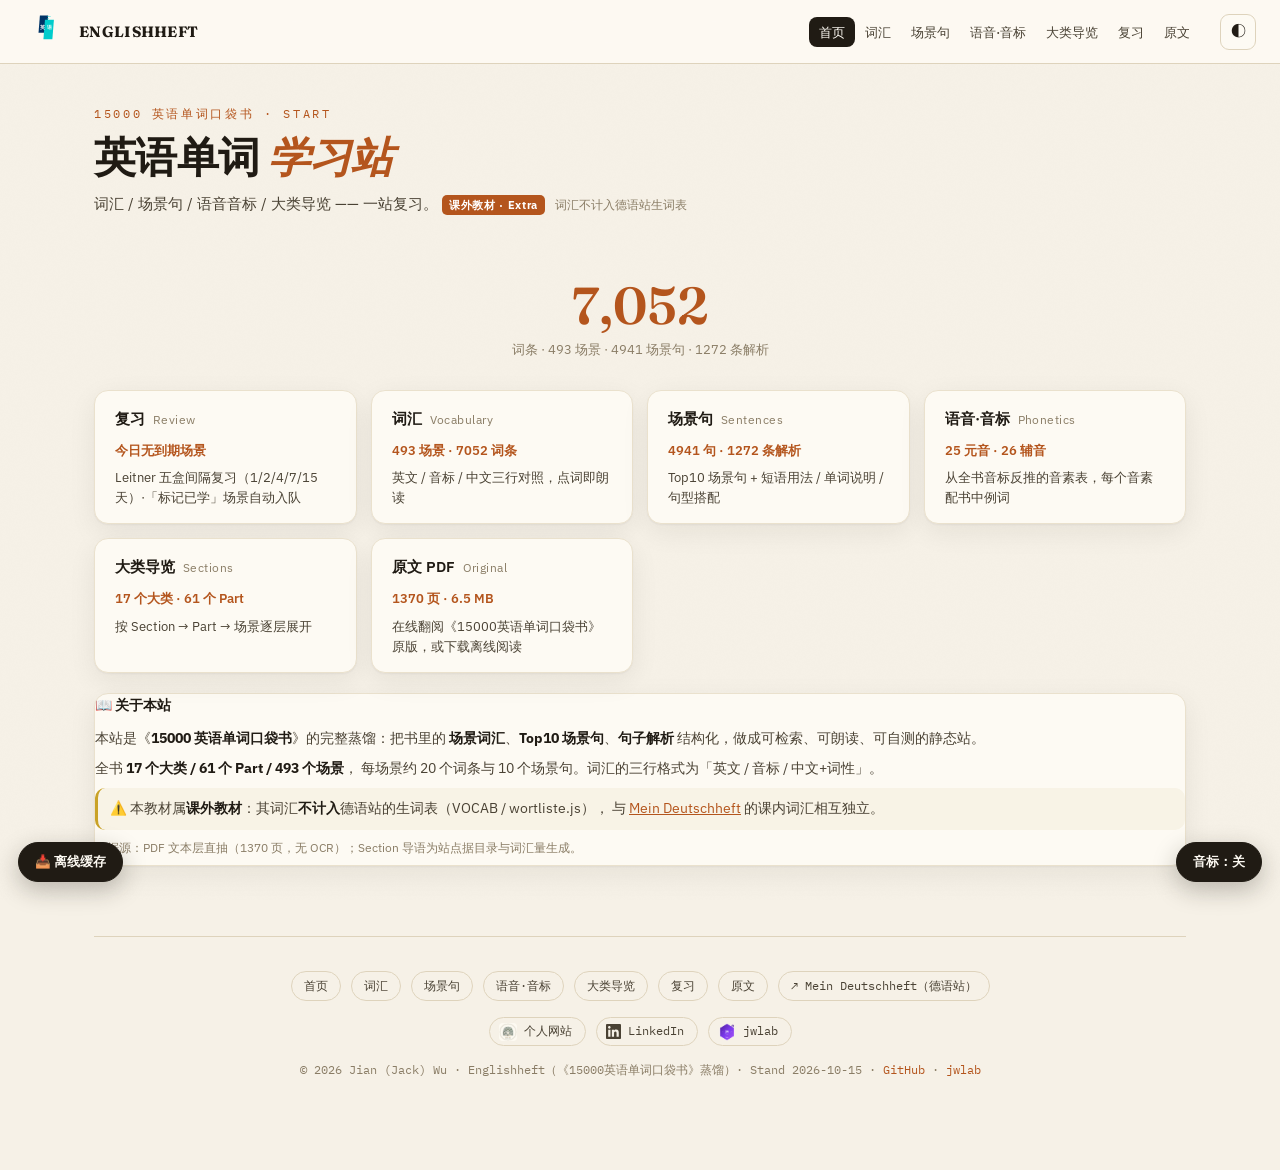
==== commit 2058faee: "页脚外链顺序改为 个人网站 → LinkedIn → jwlab（与任务站一致）" ====
--- a/index.html
+++ b/index.html
@@ -66,6 +66,11 @@
       <a class="footer-chip" href="pdf.html">原文</a>
       <a class="footer-chip" href="https://deutschheft.pages.dev/" target="_blank" rel="noopener">↗ Mein Deutschheft（德语站）</a>
     </div>
+    <div class="footer-links">
+      <a class="footer-link" href="https://jianwu-atlas.github.io/" target="_blank" rel="noopener" title="Jian Wu 个人网站"><img src="assets/img/jianwu-avatar.png" alt="个人网站" width="18" height="18" loading="lazy"><span>个人网站</span></a>
+      <a class="footer-link" href="https://www.linkedin.com/in/jackng833/" target="_blank" rel="noopener" title="LinkedIn"><svg class="footer-link-icon" viewBox="0 0 24 24" width="15" height="15" fill="currentColor" aria-hidden="true"><path d="M20.447 20.452h-3.554v-5.569c0-1.328-.027-3.037-1.852-3.037-1.853 0-2.136 1.445-2.136 2.939v5.667H9.351V9h3.414v1.561h.046c.477-.9 1.637-1.85 3.37-1.85 3.601 0 4.267 2.37 4.267 5.455v6.286zM5.337 7.433c-1.144 0-2.063-.926-2.063-2.065 0-1.138.92-2.063 2.063-2.063 1.14 0 2.064.925 2.064 2.063 0 1.139-.925 2.065-2.064 2.065zm1.782 13.019H3.555V9h3.564v11.452zM22.225 0H1.771C.792 0 0 .774 0 1.729v20.542C0 23.227.792 24 1.771 24h20.451C23.2 24 24 23.227 24 22.271V1.729C24 .774 23.2 0 22.222 0h.003z"/></svg><span>LinkedIn</span></a>
+      <a class="footer-link" href="https://github.com/jianwu-atlas/jwlab" target="_blank" rel="noopener" title="jwlab"><img src="assets/img/jwlab-logo.png" alt="jwlab" width="18" height="18" loading="lazy"><span>jwlab</span></a>
+    </div>
     <div class="footer-copyright">© 2026 Jian (Jack) Wu · Englishheft（《15000英语单词口袋书》蒸馏）· Stand 2026-10-15 ·
       <a href="https://github.com/jianwu-atlas" target="_blank" rel="noopener">GitHub</a> ·
       <a href="https://github.com/jianwu-atlas/jwlab" target="_blank" rel="noopener">jwlab</a>
--- a/assets/css/english.css
+++ b/assets/css/english.css
@@ -1497,3 +1497,16 @@
 .prog-head b { color: var(--accent); }
 .prog-badge { color: var(--ok); font-weight: 700; }
 .en-scene-chip.done { background: var(--ok); border-color: var(--ok); color: #fff; }
+
+/* ---------------- 页脚外链（jwlab / 个人网站 / LinkedIn） ---------------- */
+.footer-links { display: flex; flex-wrap: wrap; gap: 10px; align-items: center; justify-content: center; margin-bottom: 14px; }
+.footer-link {
+  display: inline-flex; align-items: center; gap: 7px;
+  font-family: var(--font-mono); font-size: 11.5px;
+  padding: 4px 13px 4px 9px; border-radius: 99px;
+  border: 1px solid var(--line); color: var(--ink-2);
+  text-decoration: none; transition: all .18s;
+}
+.footer-link:hover { border-color: var(--accent); color: var(--accent); }
+.footer-link img { width: 18px; height: 18px; border-radius: 4px; flex: none; }
+.footer-link svg { width: 15px; height: 15px; flex: none; }
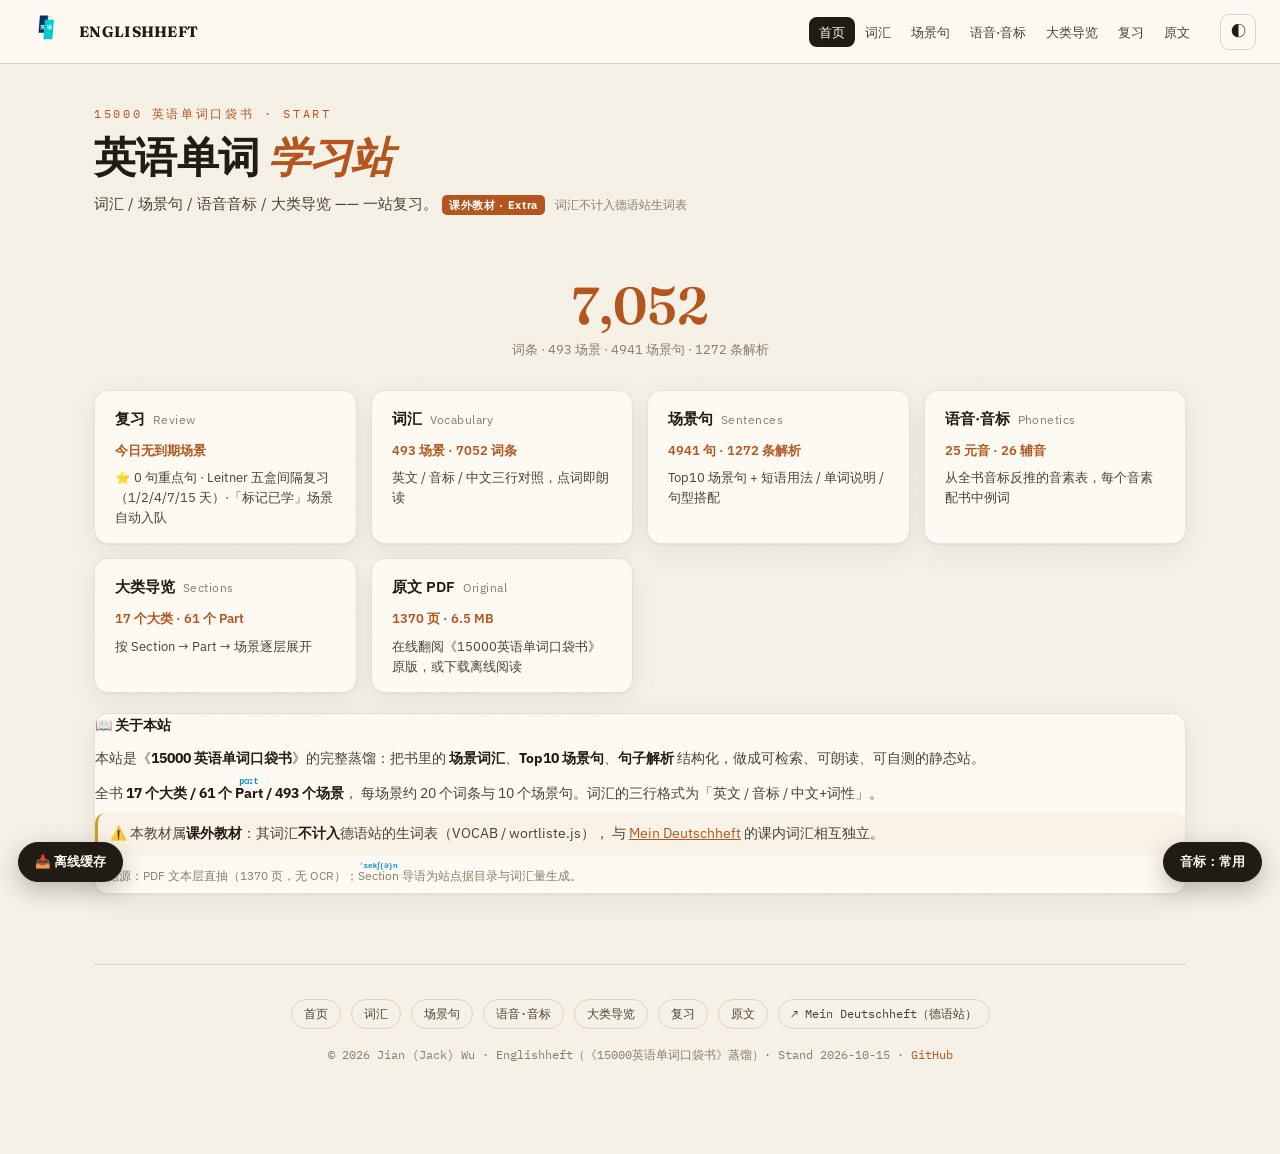
==== commit ab46ef06: "B1 音标默认「常用」蓝色强调 + 重点句收藏 ⭐（复习页集中呈现） - annotate-en.js：默认档 off→smart，存储键改 englishheft_ipa_v2；音标改书本蓝 #00" ====
--- a/index.html
+++ b/index.html
@@ -8,7 +8,7 @@
 <link rel="preconnect" href="https://fonts.googleapis.com">
 <link rel="preconnect" href="https://fonts.gstatic.com" crossorigin>
 <link href="https://fonts.googleapis.com/css2?family=Fraunces:ital,opsz,wght@0,9..144,300..700;1,9..144,300..700&family=IBM+Plex+Sans:wght@400;500;600;700&family=IBM+Plex+Mono:ital,wght@0,400;0,500;1,400&display=swap" rel="stylesheet">
-<link rel="stylesheet" href="assets/css/english.css?v=11">
+<link rel="stylesheet" href="assets/css/english.css?v=12">
 <link rel="icon" type="image/svg+xml" href="assets/img/favicon.svg?v=3">
 <link rel="icon" type="image/png" sizes="32x32" href="assets/img/favicon-32.png?v=3">
 <link rel="icon" type="image/png" sizes="16x16" href="assets/img/favicon-16.png?v=3">
@@ -66,22 +66,16 @@
       <a class="footer-chip" href="pdf.html">原文</a>
       <a class="footer-chip" href="https://deutschheft.pages.dev/" target="_blank" rel="noopener">↗ Mein Deutschheft（德语站）</a>
     </div>
-    <div class="footer-links">
-      <a class="footer-link" href="https://jianwu-atlas.github.io/" target="_blank" rel="noopener" title="Jian Wu 个人网站"><img src="assets/img/jianwu-avatar.png" alt="个人网站" width="18" height="18" loading="lazy"><span>个人网站</span></a>
-      <a class="footer-link" href="https://www.linkedin.com/in/jackng833/" target="_blank" rel="noopener" title="LinkedIn"><svg class="footer-link-icon" viewBox="0 0 24 24" width="15" height="15" fill="currentColor" aria-hidden="true"><path d="M20.447 20.452h-3.554v-5.569c0-1.328-.027-3.037-1.852-3.037-1.853 0-2.136 1.445-2.136 2.939v5.667H9.351V9h3.414v1.561h.046c.477-.9 1.637-1.85 3.37-1.85 3.601 0 4.267 2.37 4.267 5.455v6.286zM5.337 7.433c-1.144 0-2.063-.926-2.063-2.065 0-1.138.92-2.063 2.063-2.063 1.14 0 2.064.925 2.064 2.063 0 1.139-.925 2.065-2.064 2.065zm1.782 13.019H3.555V9h3.564v11.452zM22.225 0H1.771C.792 0 0 .774 0 1.729v20.542C0 23.227.792 24 1.771 24h20.451C23.2 24 24 23.227 24 22.271V1.729C24 .774 23.2 0 22.222 0h.003z"/></svg><span>LinkedIn</span></a>
-      <a class="footer-link" href="https://github.com/jianwu-atlas/jwlab" target="_blank" rel="noopener" title="jwlab"><img src="assets/img/jwlab-logo.png" alt="jwlab" width="18" height="18" loading="lazy"><span>jwlab</span></a>
-    </div>
     <div class="footer-copyright">© 2026 Jian (Jack) Wu · Englishheft（《15000英语单词口袋书》蒸馏）· Stand 2026-10-15 ·
-      <a href="https://github.com/jianwu-atlas" target="_blank" rel="noopener">GitHub</a> ·
-      <a href="https://github.com/jianwu-atlas/jwlab" target="_blank" rel="noopener">jwlab</a>
+      <a href="https://github.com/jianwu-atlas" target="_blank" rel="noopener">GitHub</a>
     </div>
   </div>
 </footer>
 </main>
 
 <script src="assets/js/data/english.js?v=2"></script>
-<script src="assets/js/site.js?v=8"></script>
-<script src="assets/js/annotate-en.js?v=1"></script>
+<script src="assets/js/site.js?v=9"></script>
+<script src="assets/js/annotate-en.js?v=2"></script>
 <script src="assets/js/offline.js?v=1"></script>
 </body>
 </html>
--- a/assets/css/english.css
+++ b/assets/css/english.css
@@ -1374,10 +1374,14 @@
 /* ============================================================
    三态音标标注 / 书本蓝色强调 / 德语对照
    ============================================================ */
-/* 词级音标（ruby，与德语站一致） */
+/* 词级音标（ruby，与德语站一致；音标用书本蓝强调） */
 ruby.ipa { ruby-position: over; }
-ruby.ipa rt { font-size: .58em; line-height: 1.1; color: var(--ink-3); font-family: var(--font-mono, monospace); letter-spacing: .01em; }
+ruby.ipa rt { font-size: .64em; line-height: 1.1; color: var(--en-blue, #0090d6); font-family: var(--font-mono, monospace); font-weight: 600; letter-spacing: .01em; }
 ruby.ipa:hover rt { color: var(--accent); }
+/* 打开音标时给正文留出 ruby 行高，避免音标压到上一行 */
+#app.ipa-on .sc-turn-body .s-de { line-height: 2.1; }
+#app.ipa-on .sc-turn { padding-top: 12px; }
+[data-theme="dark"] ruby.ipa rt { color: var(--en-blue, #4dc2f5); }
 
 /* 音标开关（右下角浮动，参照德语站） */
 #ipaToggle {
@@ -1510,3 +1514,32 @@
 .footer-link:hover { border-color: var(--accent); color: var(--accent); }
 .footer-link img { width: 18px; height: 18px; border-radius: 4px; flex: none; }
 .footer-link svg { width: 15px; height: 15px; flex: none; }
+
+/* ============================================================
+   B1 · 重点句收藏（⭐）：就地强调 + 复习页清单
+   ============================================================ */
+.s-acts { display: inline-block; white-space: nowrap; }
+.s-star {
+  margin-left: 6px; padding: 1px 8px; border-radius: 99px; cursor: pointer;
+  border: 1px solid var(--line); background: transparent;
+  font-size: 12px; line-height: 1.6; vertical-align: middle;
+  color: var(--ink-3); transition: all .15s;
+}
+.s-star:hover { border-color: var(--gold); color: var(--gold); background: var(--gold-soft, #f6ecd6); }
+.s-star.on { border-color: var(--gold); background: var(--gold); color: #fff; }
+/* 被收藏的句子：左侧金色竖条 + 淡金底（与书本蓝 / 单词青绿高亮区分） */
+.sc-turn.starred { background: var(--gold-soft, #f8f3e6); border-left: 3px solid var(--gold); border-radius: 0 10px 10px 0; padding-left: 8px; }
+.sc-turn.starred .sc-spk { background: var(--gold); color: #fff; }
+[data-theme="dark"] .sc-turn.starred { background: rgba(201,162,39,.13); }
+[data-theme="dark"] .s-star { border-color: rgba(255,255,255,.18); color: var(--ink-3); }
+[data-theme="dark"] .s-star.on { border-color: var(--gold); background: var(--gold); color: #1c1a16; }
+/* 复习页重点句清单 */
+.star-head { border-left: 3px solid var(--gold); }
+.star-head .prog-head b { color: var(--gold); }
+.star-card { padding-top: 6px; padding-bottom: 10px; }
+.star-card .sc-turn { border-bottom: 1px dashed var(--line-soft); }
+.star-card .sc-turn:last-child { border-bottom: 0; }
+.star-meta { margin: 2px 0 0; font-size: 12px; }
+.star-meta .sc-xlink { font-size: 12px; }
+.rev-star b { color: var(--gold); }
+.star-empty { font-size: 13.5px; }
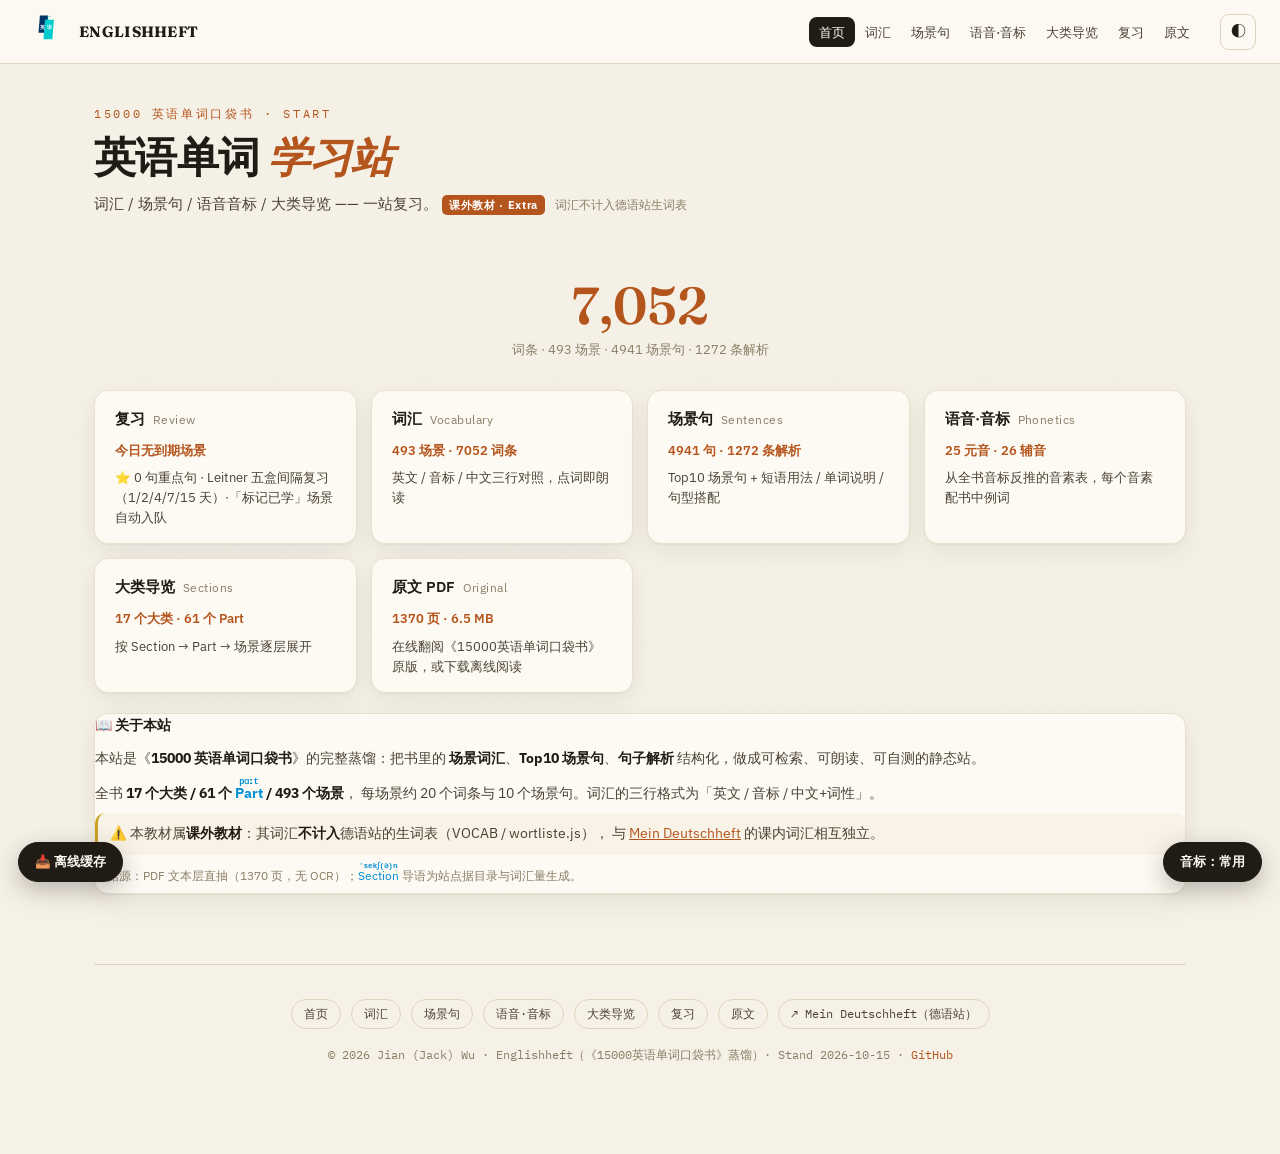
==== commit a9ae9c34: "音标标注的单词本身也标蓝（与音标同色），保留单词联动青绿高亮 - english.css：ruby.ipa 本体 color: var(--en-blue)，dark 主题同步；mark.wd-hl " ====
--- a/index.html
+++ b/index.html
@@ -8,7 +8,7 @@
 <link rel="preconnect" href="https://fonts.googleapis.com">
 <link rel="preconnect" href="https://fonts.gstatic.com" crossorigin>
 <link href="https://fonts.googleapis.com/css2?family=Fraunces:ital,opsz,wght@0,9..144,300..700;1,9..144,300..700&family=IBM+Plex+Sans:wght@400;500;600;700&family=IBM+Plex+Mono:ital,wght@0,400;0,500;1,400&display=swap" rel="stylesheet">
-<link rel="stylesheet" href="assets/css/english.css?v=12">
+<link rel="stylesheet" href="assets/css/english.css?v=13">
 <link rel="icon" type="image/svg+xml" href="assets/img/favicon.svg?v=3">
 <link rel="icon" type="image/png" sizes="32x32" href="assets/img/favicon-32.png?v=3">
 <link rel="icon" type="image/png" sizes="16x16" href="assets/img/favicon-16.png?v=3">
--- a/assets/css/english.css
+++ b/assets/css/english.css
@@ -1374,13 +1374,16 @@
 /* ============================================================
    三态音标标注 / 书本蓝色强调 / 德语对照
    ============================================================ */
-/* 词级音标（ruby，与德语站一致；音标用书本蓝强调） */
-ruby.ipa { ruby-position: over; }
+/* 词级音标（ruby，与德语站一致；单词与音标同用书本蓝强调） */
+ruby.ipa { ruby-position: over; color: var(--en-blue, #0090d6); }
 ruby.ipa rt { font-size: .64em; line-height: 1.1; color: var(--en-blue, #0090d6); font-family: var(--font-mono, monospace); font-weight: 600; letter-spacing: .01em; }
-ruby.ipa:hover rt { color: var(--accent); }
+ruby.ipa:hover, ruby.ipa:hover rt { color: var(--accent); }
+/* 单词联动高亮（青绿）优先级更高：高亮词内不改成蓝色 */
+mark.wd-hl ruby.ipa, mark.wd-hl ruby.ipa rt { color: inherit; }
 /* 打开音标时给正文留出 ruby 行高，避免音标压到上一行 */
 #app.ipa-on .sc-turn-body .s-de { line-height: 2.1; }
 #app.ipa-on .sc-turn { padding-top: 12px; }
+[data-theme="dark"] ruby.ipa { color: var(--en-blue, #4dc2f5); }
 [data-theme="dark"] ruby.ipa rt { color: var(--en-blue, #4dc2f5); }
 
 /* 音标开关（右下角浮动，参照德语站） */
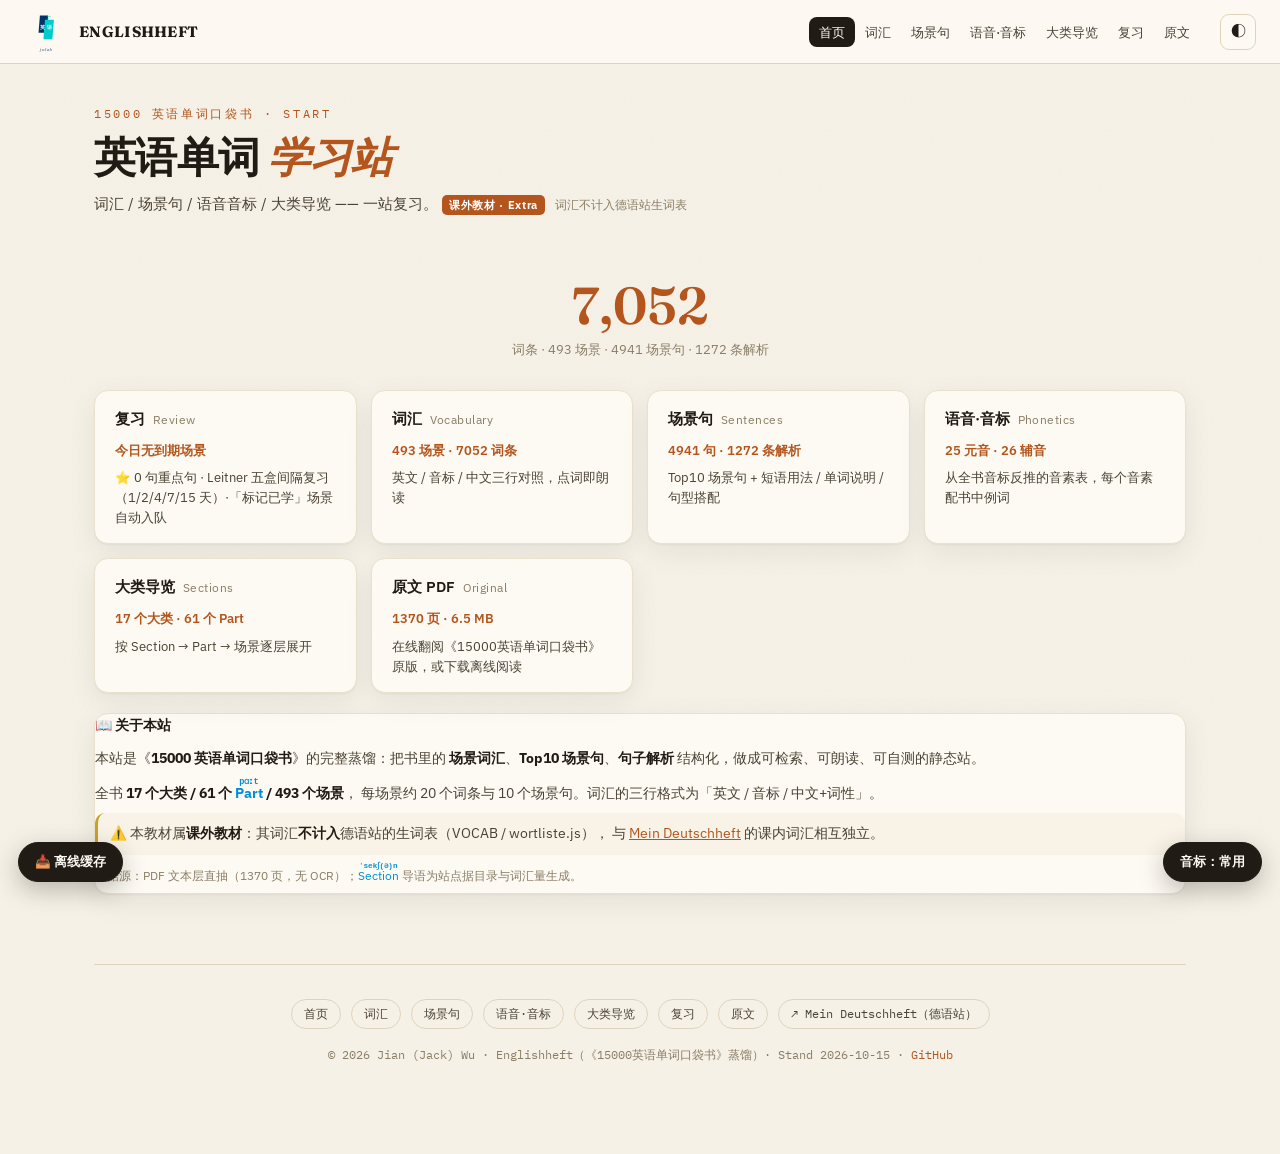
==== commit 841baede: "feat(en): jwlab 放大（40→56px，Jian「文字 jwlab 尽量大」，三站统一口径） favicon.svg 底部 jwlab：font-size 40→56、基线 446→48" ====
--- a/index.html
+++ b/index.html
@@ -8,12 +8,12 @@
 <link rel="preconnect" href="https://fonts.googleapis.com">
 <link rel="preconnect" href="https://fonts.gstatic.com" crossorigin>
 <link href="https://fonts.googleapis.com/css2?family=Fraunces:ital,opsz,wght@0,9..144,300..700;1,9..144,300..700&family=IBM+Plex+Sans:wght@400;500;600;700&family=IBM+Plex+Mono:ital,wght@0,400;0,500;1,400&display=swap" rel="stylesheet">
-<link rel="stylesheet" href="assets/css/english.css?v=13">
-<link rel="icon" type="image/svg+xml" href="assets/img/favicon.svg?v=3">
-<link rel="icon" type="image/png" sizes="32x32" href="assets/img/favicon-32.png?v=3">
-<link rel="icon" type="image/png" sizes="16x16" href="assets/img/favicon-16.png?v=3">
-<link rel="apple-touch-icon" sizes="180x180" href="assets/img/apple-touch-icon.png?v=3">
-<link rel="manifest" href="manifest.webmanifest?v=3">
+<link rel="stylesheet" href="assets/css/english.css?v=14">
+<link rel="icon" type="image/svg+xml" href="assets/img/favicon.svg?v=4">
+<link rel="icon" type="image/png" sizes="32x32" href="assets/img/favicon-32.png?v=4">
+<link rel="icon" type="image/png" sizes="16x16" href="assets/img/favicon-16.png?v=4">
+<link rel="apple-touch-icon" sizes="180x180" href="assets/img/apple-touch-icon.png?v=4">
+<link rel="manifest" href="manifest.webmanifest?v=4">
 <meta property="og:type" content="website">
 <meta property="og:title" content="首页 · Start · 15000 英语单词 · Englishheft">
 <meta property="og:description" content="词汇 / 场景句 / 语音音标 / 大类导览 —— 一站复习。">
@@ -76,6 +76,6 @@
 <script src="assets/js/data/english.js?v=2"></script>
 <script src="assets/js/site.js?v=9"></script>
 <script src="assets/js/annotate-en.js?v=2"></script>
-<script src="assets/js/offline.js?v=1"></script>
+<script src="assets/js/offline.js?v=4"></script>
 </body>
 </html>
--- a/assets/css/english.css
+++ b/assets/css/english.css
@@ -1546,3 +1546,50 @@
 .star-meta .sc-xlink { font-size: 12px; }
 .rev-star b { color: var(--gold); }
 .star-empty { font-size: 13.5px; }
+
+/* ============================================================
+   PWA 离线包：状态面板 + 断网提示条
+   ============================================================ */
+#offlinePanel {
+  position: fixed; left: 18px; bottom: 74px; z-index: 71;
+  display: none; width: 292px; max-width: calc(100vw - 36px);
+  padding: 12px 14px 13px; border-radius: 14px;
+  background: var(--paper-2); border: 1px solid var(--line);
+  box-shadow: var(--shadow); font-size: 12.5px; color: var(--ink-2);
+}
+#offlinePanel.show { display: block; }
+.of-head { display: flex; justify-content: space-between; align-items: center; font-weight: 600; color: var(--ink); margin-bottom: 7px; }
+.of-x { cursor: pointer; color: var(--ink-3); font-size: 12px; padding: 0 2px; }
+.of-x:hover { color: var(--accent); }
+.of-row { display: flex; justify-content: space-between; gap: 10px; padding: 2px 0; }
+.of-row b { color: var(--ink); font-weight: 600; text-align: right; }
+.of-row b.ok { color: var(--ok); }
+.of-bar { height: 6px; border-radius: 99px; background: var(--line-soft, #eae1cd); overflow: hidden; margin: 8px 0 7px; }
+.of-bar i { display: block; height: 100%; width: 0; background: linear-gradient(90deg, #00cccc, var(--ok)); transition: width .2s; }
+.of-note, .of-tip { font-size: 11.5px; line-height: 1.55; color: var(--ink-3); margin: 6px 0 0; }
+.of-acts { display: flex; gap: 8px; margin-top: 9px; }
+.of-acts button { white-space: nowrap;
+  flex: 1; padding: 6px 8px; border-radius: 99px; cursor: pointer;
+  border: 1px solid var(--line); background: transparent;
+  font-family: var(--font-body); font-size: 12px; color: var(--ink-2);
+  transition: all .15s;
+}
+.of-acts .of-go { border-color: var(--accent); color: var(--accent); font-weight: 600; }
+.of-acts .of-go:hover { background: var(--accent-soft); }
+.of-acts .of-go:disabled { opacity: .55; cursor: default; }
+.of-acts .of-clear:hover { border-color: var(--bad); color: var(--bad); }
+[data-theme="dark"] #offlinePanel { background: #201d18; border-color: rgba(255,255,255,.14); }
+
+#netBar {
+  position: fixed; left: 50%; bottom: 66px; transform: translateX(-50%); z-index: 69;
+  max-width: 92vw; padding: 7px 14px; border-radius: 99px;
+  background: var(--ok); color: #fff; font-size: 12.5px; font-weight: 600;
+  box-shadow: 0 8px 24px rgba(32,27,20,.24); white-space: nowrap;
+  overflow: hidden; text-overflow: ellipsis;
+}
+#netBar.warn { background: var(--bad); }
+@media (max-width: 900px) {
+  #offlinePanel { bottom: 78px; }
+  #netBar { bottom: 96px; font-size: 12px; }
+}
+body.of-open #netBar { display: none; }
